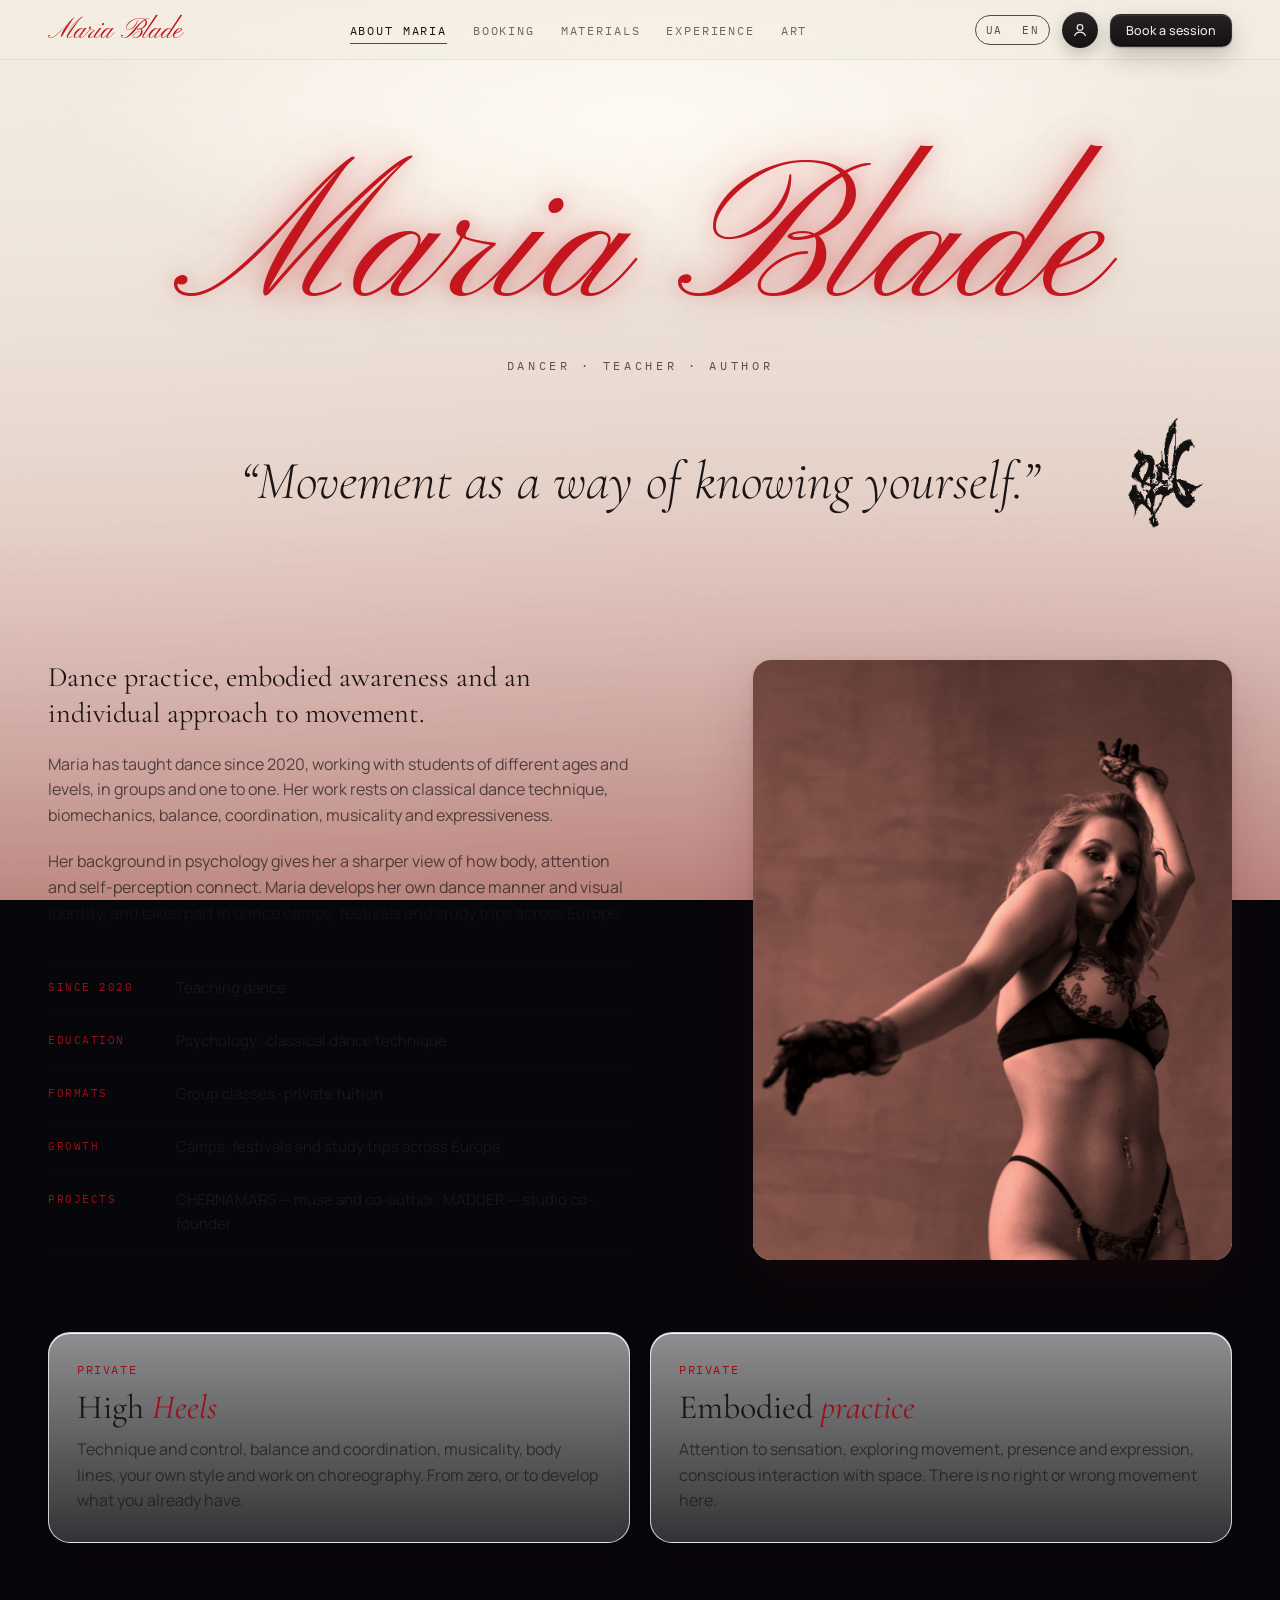
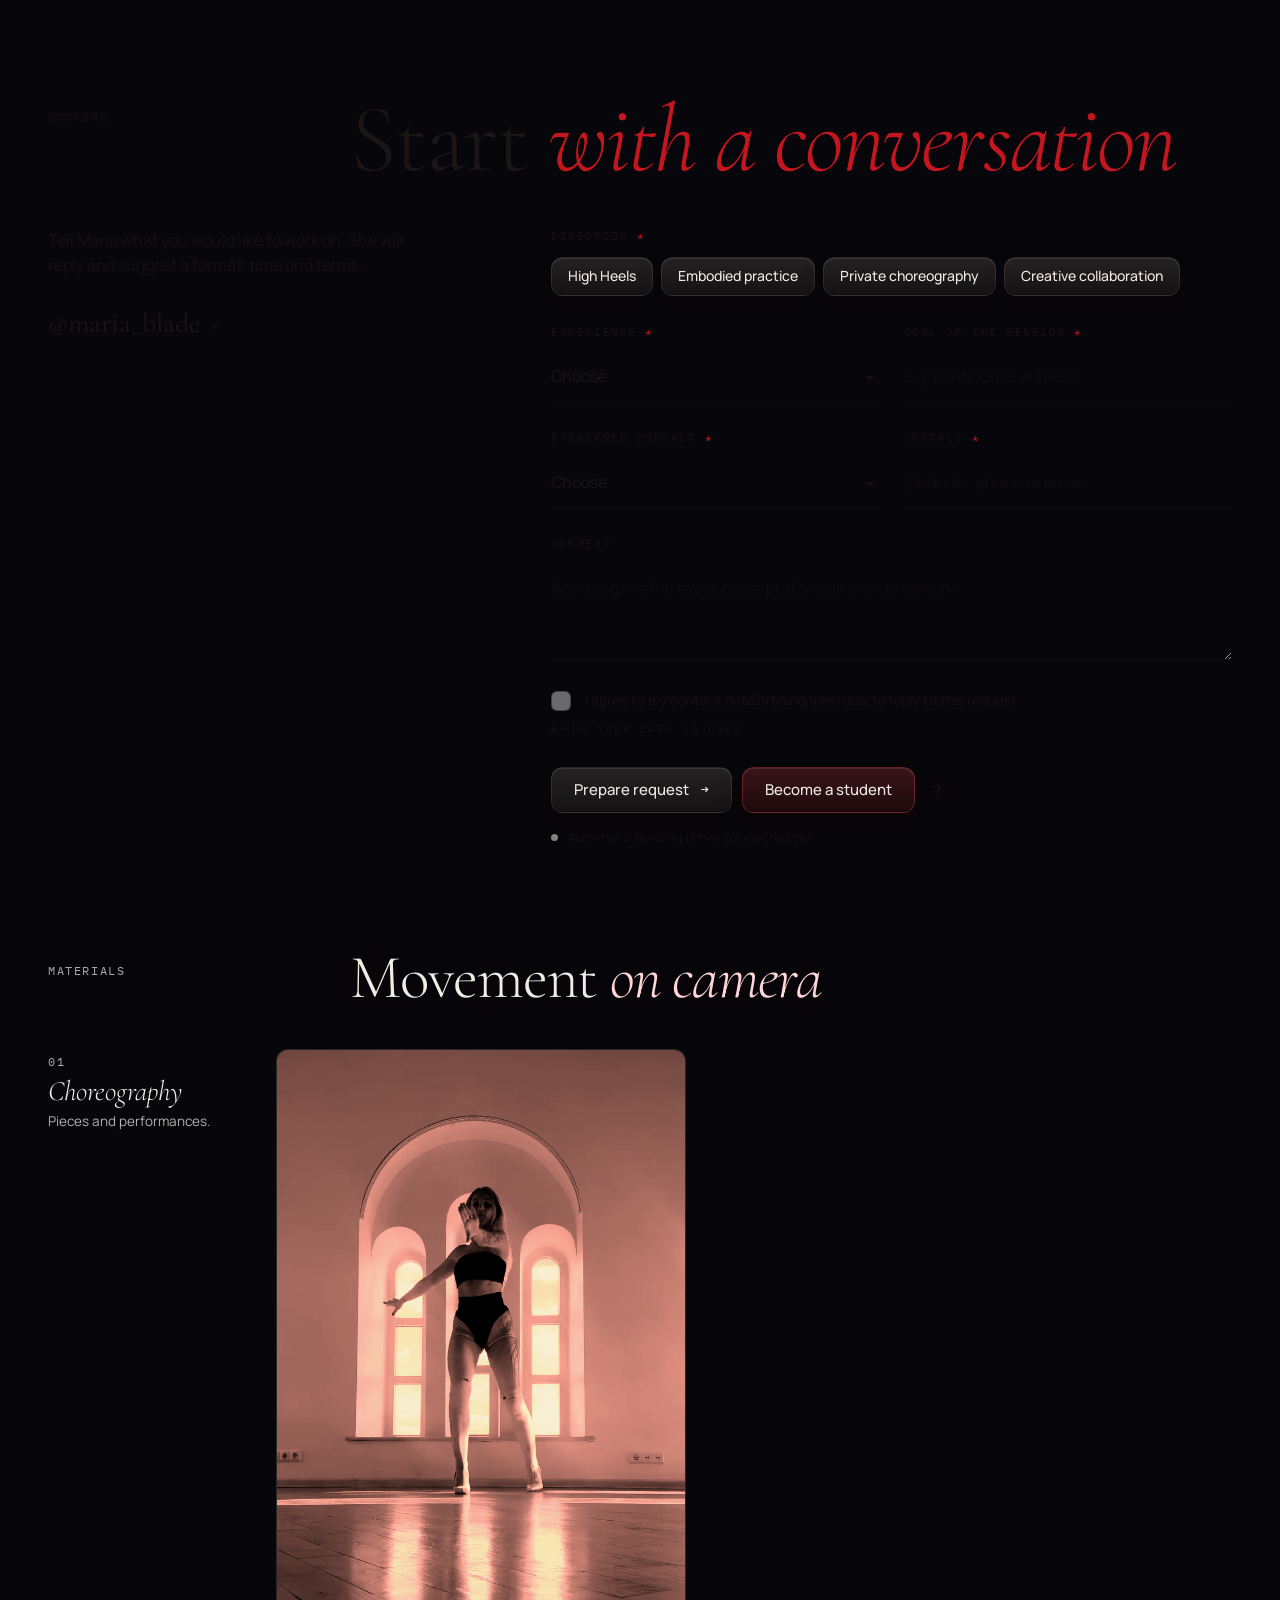
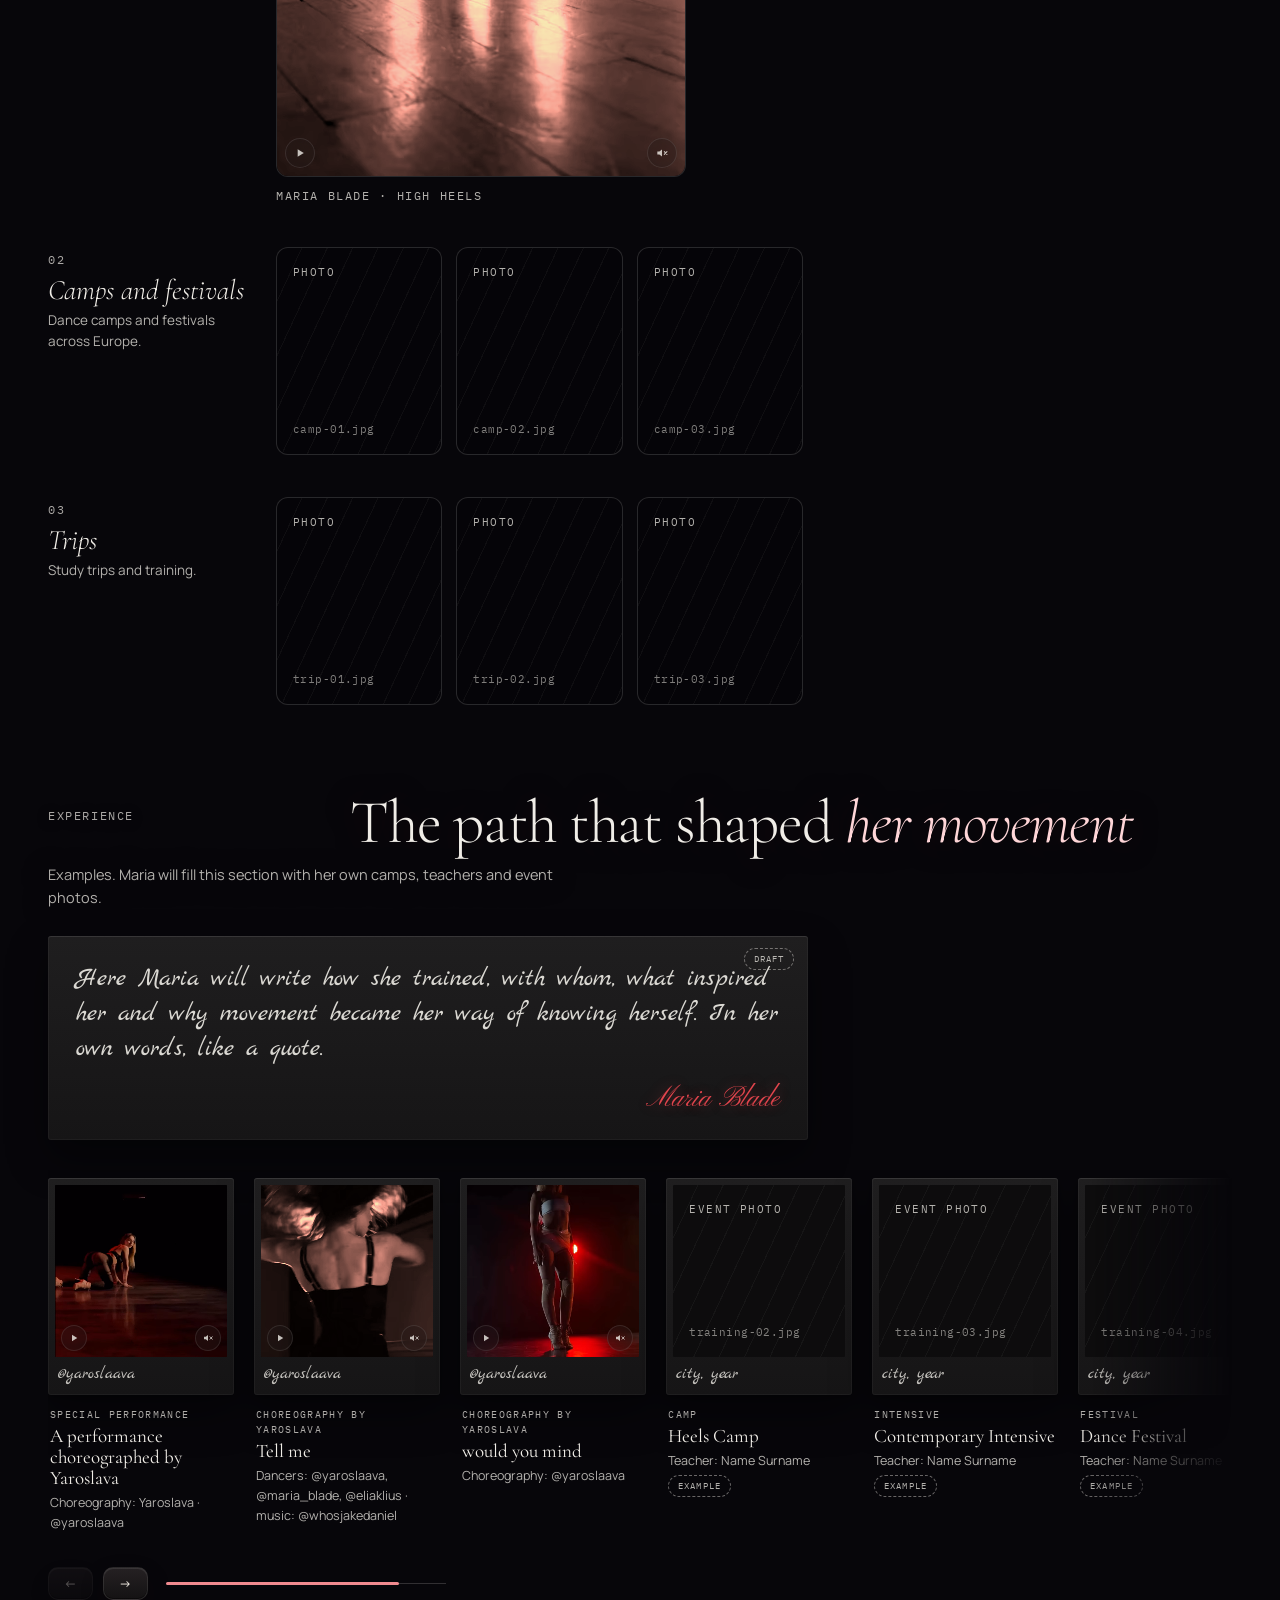
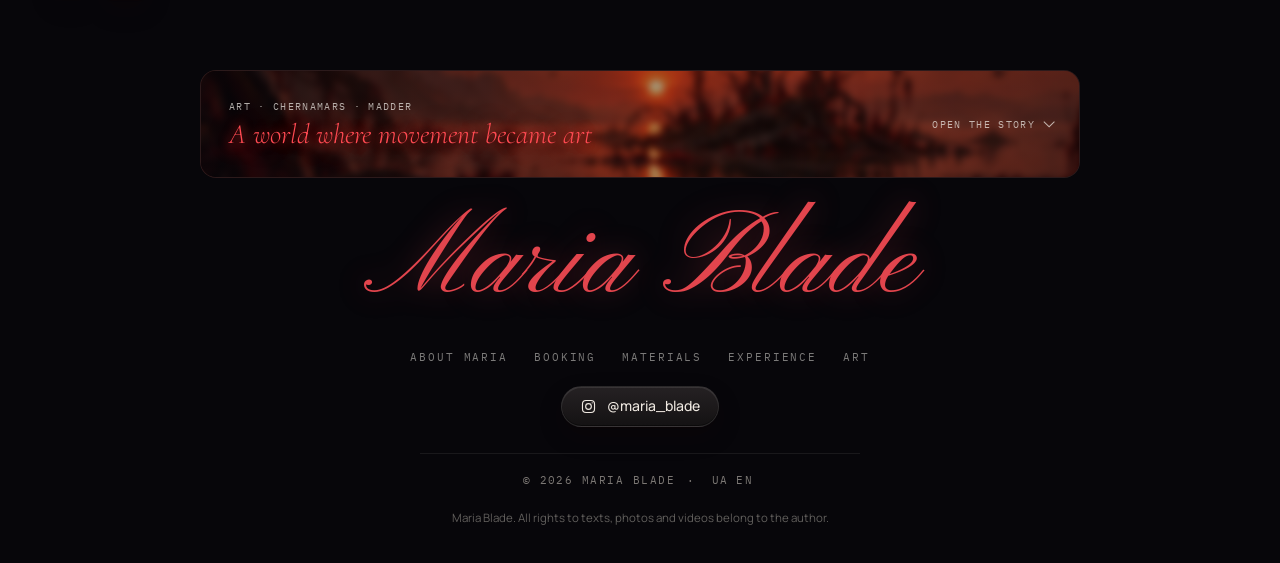
==== en/index.html @ 369a650c "Port the prototype to a static bilingual site (/uk/, /en/) Splits the single-page prototype into two" ====
<!doctype html>
<html lang="en">
<head>
<meta charset="utf-8">
<meta name="viewport" content="width=device-width,initial-scale=1,viewport-fit=cover">
<title>Maria Blade — movement as a way of knowing yourself</title>
<meta name="description" content="Maria Blade — dance practice, High Heels, embodied awareness and an individual approach to movement.">
<link rel="canonical" href="https://mariablade.com/en/">
<link rel="alternate" hreflang="uk" href="https://mariablade.com/uk/">
<link rel="alternate" hreflang="en" href="https://mariablade.com/en/">
<link rel="alternate" hreflang="x-default" href="https://mariablade.com/uk/">
<meta property="og:type" content="website">
<meta property="og:site_name" content="Maria Blade">
<meta property="og:title" content="Maria Blade — movement as a way of knowing yourself">
<meta property="og:description" content="Dance practice, High Heels, embodied awareness and an individual approach to movement.">
<meta property="og:image" content="https://mariablade.com/assets/images/portrait.jpg">
<meta property="og:url" content="https://mariablade.com/en/">
<meta property="og:locale" content="en_US">
<meta property="og:locale:alternate" content="uk_UA">
<meta name="twitter:card" content="summary_large_image">
<link rel="icon" href="/favicon.svg" type="image/svg+xml">
<link rel="alternate icon" href="/favicon.ico">
<link rel="apple-touch-icon" href="/apple-touch-icon.png">
<link rel="manifest" href="/site.webmanifest">
<link rel="preconnect" href="https://fonts.googleapis.com">
<link rel="preconnect" href="https://fonts.gstatic.com" crossorigin>
<link rel="stylesheet" href="https://fonts.googleapis.com/css2?family=Pinyon+Script&family=Marck+Script&family=Cormorant+Garamond:ital,wght@0,300;0,400;0,500;1,300;1,400&family=Manrope:wght@300;400;500;600&family=IBM+Plex+Mono:wght@400;500&display=swap">
<link rel="stylesheet" href="/assets/css/style.css">
<script>document.documentElement.classList.add("js-loading");setTimeout(function(){var d=document.documentElement;if(d.classList.contains("js-loading")){d.classList.remove("js-loading");d.classList.add("loaded");}},6500);</script>
</head>
<body>
<div class="loader" id="loader" aria-hidden="true"><div class="ld-name">Maria Blade</div><div class="ld-sub">The body as an art form</div><div class="ld-line"><i></i></div></div>
<div id="bg" aria-hidden="true"><canvas id="bgc"></canvas></div>
<a class="skip" href="#main">Skip to content</a>

<header class="nav" id="nav" data-tone="light">
  <div class="wrap">
    <a class="brand" href="#top">Maria Blade</a>
    <nav aria-label="Main navigation">
      <ul id="menu">
        <li><a href="#about">About Maria</a></li>
        <li><a href="#booking">Booking</a></li>
        <li><a href="#materials">Materials</a></li>
        <li><a href="#training">Experience</a></li>
        <li><a href="#art">Art</a></li>
      </ul>
    </nav>
    <div class="nav-right">
      <div class="lang" role="group" aria-label="Language">
        <a href="/uk/" aria-current="false">UA</a>
        <a href="/en/" aria-current="true">EN</a>
      </div>
      <button class="avatar-btn" id="avatarBtn" type="button" aria-haspopup="dialog" aria-label="Account"></button>
      <a class="glass sm cta-glow" href="#booking"><span class="long">Book a session</span><span class="short">Book</span></a>
      <button class="menu-btn" id="menuBtn" type="button" aria-expanded="false" aria-controls="menu" aria-label="Menu"><span></span><span></span></button>
    </div>
  </div>
</header>

<main id="main">
  <!-- IVORY -->
  <div class="z-ivory" id="top">
    <section class="hero" aria-labelledby="h-name">
      <div class="wrap">
        <h1 class="name" id="h-name" data-text="Maria Blade">Maria Blade</h1>
        <p class="tagline">Dancer · teacher · author</p>
      </div>
    </section>

    <section class="about" id="about" aria-labelledby="h-name">
      <div class="wrap about-grid">
        <p class="quote">“Movement as a way of knowing yourself.”</p>
        <img class="sigil" src="/assets/images/sigil.png" width="243" height="341" alt="" aria-hidden="true">
        <div class="bio">
          <p class="lead-p">Dance practice, embodied awareness and an individual approach to movement.</p>
          <p>Maria has taught dance since 2020, working with students of different ages and levels, in groups and one to one. Her work rests on classical dance technique, biomechanics, balance, coordination, musicality and expressiveness.</p>
          <p>Her background in psychology gives her a sharper view of how body, attention and self-perception connect. Maria develops her own dance manner and visual identity, and takes part in dance camps, festivals and study trips across Europe.</p>
        </div>
        <figure class="portrait"><img class="tint" src="/assets/images/portrait.jpg?v=2" width="960" height="1200" loading="lazy" alt="Maria in a dance pose, one arm raised overhead, the other extended to the side, wearing lace gloves"></figure>
        <dl class="facts">
          <div><dt>since 2020</dt><dd>Teaching dance</dd></div>
          <div><dt>Education</dt><dd>Psychology · classical dance technique</dd></div>
          <div><dt>Formats</dt><dd>Group classes · private tuition</dd></div>
          <div><dt>Growth</dt><dd>Camps, festivals and study trips across Europe</dd></div>
          <div><dt>Projects</dt><dd>CHERNAMARS — muse and co-author · MADDER — studio co-founder</dd></div>
        </dl>
        <div class="practices">
          <article class="practice">
            <span class="mono" style="color:var(--scarlet-deep)">Private</span>
            <h3>High <em>Heels</em></h3>
            <p>Technique and control, balance and coordination, musicality, body lines, your own style and work on choreography. From zero, or to develop what you already have.</p>
          </article>
          <article class="practice">
            <span class="mono" style="color:var(--scarlet-deep)">Private</span>
            <h3>Embodied <em>practice</em></h3>
            <p>Attention to sensation, exploring movement, presence and expression, conscious interaction with space. There is no right or wrong movement here.</p>
          </article>
        </div>
      </div>
    </section>

    <section class="booking" id="booking" aria-labelledby="h-book">
      <div class="wrap">
        <div class="head">
          <span class="mono">Booking</span>
          <h2 id="h-book">Start <em>with a conversation</em></h2>
        </div>
        <div class="book-grid">
          <aside class="book-side">
            <p>Tell Maria what you would like to work on. She will reply and suggest a format, time and terms.</p>
            <a class="ig" href="https://www.instagram.com/maria_blade/" target="_blank" rel="noopener">@maria_blade <span class="mono">↗</span></a>
            <div class="revs" id="pubRevs" hidden></div>
          </aside>
          <div class="book-form">
            <form id="bookForm" novalidate>
              <fieldset class="field" id="f-direction">
                <legend><span>Direction</span> <span class="req">*</span></legend>
                <div class="chips">
                  <label><input type="radio" name="direction" id="dir-heels" value="heels"><span class="glass">High Heels</span></label>
                  <label><input type="radio" name="direction" id="dir-body" value="body"><span class="glass">Embodied practice</span></label>
                  <label><input type="radio" name="direction" id="dir-choreo" value="choreo"><span class="glass">Private choreography</span></label>
                  <label><input type="radio" name="direction" id="dir-collab" value="collab"><span class="glass">Creative collaboration</span></label>
                </div>
                <div class="err" id="e-direction" role="alert"></div>
              </fieldset>
              <div class="row2">
                <div class="field" id="f-level">
                  <label class="lbl" for="level"><span>Experience</span> <span class="req">*</span></label>
                  <select id="level" name="level">
                    <option value="">Choose</option>
                    <option value="zero">Starting from zero</option>
                    <option value="some">A little experience</option>
                    <option value="exp">I dance regularly</option>
                    <option value="pro">Professional</option>
                  </select>
                  <div class="err" id="e-level" role="alert"></div>
                </div>
                <div class="field" id="f-goal">
                  <label class="lbl" for="goal"><span>Goal of the session</span> <span class="req">*</span></label>
                  <input type="text" id="goal" name="goal" maxlength="160" autocomplete="off" placeholder="e.g. confidence in heels">
                  <div class="err" id="e-goal" role="alert"></div>
                </div>
              </div>
              <div class="row2">
                <div class="field" id="f-method">
                  <label class="lbl" for="method"><span>Preferred contact</span> <span class="req">*</span></label>
                  <select id="method" name="method">
                    <option value="">Choose</option>
                    <option value="instagram">Instagram</option>
                    <option value="telegram">Telegram</option>
                    <option value="whatsapp">WhatsApp</option>
                    <option value="email">Email</option>
                  </select>
                  <div class="err" id="e-method" role="alert"></div>
                </div>
                <div class="field" id="f-contact">
                  <label class="lbl" for="contact"><span>Contact</span> <span class="req">*</span></label>
                  <input type="text" id="contact" name="contact" maxlength="120" autocomplete="off" placeholder="@handle, phone or email">
                  <div class="err" id="e-contact" role="alert"></div>
                </div>
              </div>
              <div class="field" id="f-comment">
                <label class="lbl" for="comment">Comment</label>
                <textarea id="comment" name="comment" maxlength="1000" rows="3" placeholder="Anything useful: experience, preferred times, questions"></textarea>
              </div>
              <div class="field" id="f-consent">
                <label class="consent" for="consent">
                  <input type="checkbox" id="consent" name="consent">
                  <span>I agree to my contact details being used only to reply to this request.</span>
                </label>
                <details class="privacy"><summary>How your data is used</summary><p>The form collects only what is needed to reply: direction, level, goal, contact and comment. Data is not shared with third parties or used for mailing lists.</p></details>
                <div class="err" id="e-consent" role="alert"></div>
              </div>
              <div class="form-foot">
                <div class="foot-btns">
                  <button class="glass" type="submit" id="submitBtn"><span>Prepare request</span><span class="arr">→</span></button>
                  <span class="join">
                    <button class="glass join-btn" type="button" id="joinBtn"><span>Become a student</span></button>
                    <button class="q-btn" type="button" id="joinQ" aria-expanded="false" aria-controls="joinInfo" aria-label="What it means to be a student">?</button>
                  </span>
                </div>
                <span class="status-note"><i></i><span>Automatic sending is not connected yet</span></span>
                <div class="join-info" id="joinInfo" hidden>
                  <h4>What it means to be Maria's student</h4>
                  <ul>
                    <li>Being part of a close community where dance is studied as a way for soul and body to express themselves.</li>
                    <li>Access to Maria's learning materials: she opens each one personally.</li>
                    <li>A personal profile with your session history, quick booking of free dates and a direct line to Maria.</li>
                  </ul>
                </div>
              </div>
            </form>
            <div class="result" id="result" hidden tabindex="-1" aria-live="polite">
              <span class="mono" style="color:var(--scarlet-deep)">Request prepared · not sent</span>
              <h3>One step left</h3>
              <p>The delivery channel is still being set up.</p>
              <pre id="msg"></pre>
              <div class="acts">
                <button class="glass" type="button" id="copyBtn">Copy text</button>
                <a class="glass" href="https://www.instagram.com/maria_blade/" target="_blank" rel="noopener">Open Instagram</a>
                <button class="glass" type="button" id="editBtn">Edit request</button>
                <span class="copied" id="copied" aria-live="polite"></span>
              </div>
            </div>
          </div>
        </div>
      </div>
    </section>
  </div>

  <!-- BLOOD -->
  <section class="materials z-blood soak" id="materials" aria-labelledby="h-mat">
    <div class="wrap">
      <div class="head sm">
        <span class="mono">Materials</span>
        <h2 id="h-mat">Movement <em>on camera</em></h2>
      </div>

      <div class="group">
        <div class="g-head"><span class="mono" style="opacity:.7">01</span><h3>Choreography</h3><p>Pieces and performances.</p></div>
        <div class="g-body vids">
          <figure>
            <div class="frame v916 vid">
              <div class="ph"><span class="mono">Video</span><span class="mono file">dance-heels.mp4</span></div>
              <video muted loop playsinline preload="metadata" class="tint" poster="/assets/images/dance-heels-poster.jpg" aria-label="Maria dancing High Heels in a hall with arched windows">
                <source src="/assets/video/dance-heels.mp4" type="video/mp4">
                <source src="/assets/video/dance-heels.webm" type="video/webm">
              </video>
              <div class="vid-ui"><button type="button" class="vbtn" data-act="play" aria-label="Pause"><svg class="i-a" viewBox="0 0 24 24" aria-hidden="true"><path fill="currentColor" d="M8 5.5v13l10.5-6.5z"/></svg><svg class="i-b" viewBox="0 0 24 24" aria-hidden="true"><path fill="currentColor" d="M7 5h3.5v14H7zM13.5 5H17v14h-3.5z"/></svg></button><button type="button" class="vbtn" data-act="sound" aria-label="Turn sound on"><svg class="i-a" viewBox="0 0 24 24" fill="none" stroke="currentColor" stroke-width="1.8" stroke-linecap="round" aria-hidden="true"><path d="M4 9.5v5h3.5L12 18V6L7.5 9.5z" fill="currentColor" stroke="none"/><path d="M16 9.5l4.5 5M20.5 9.5l-4.5 5"/></svg><svg class="i-b" viewBox="0 0 24 24" fill="none" stroke="currentColor" stroke-width="1.8" stroke-linecap="round" aria-hidden="true"><path d="M4 9.5v5h3.5L12 18V6L7.5 9.5z" fill="currentColor" stroke="none"/><path d="M15.5 9a4 4 0 010 6M18 6.5a7.5 7.5 0 010 11"/></svg></button></div>
            </div>
            <figcaption class="cap"><span class="mono">Maria Blade · High Heels</span></figcaption>
          </figure>
        </div>
      </div>

      <div class="group">
        <div class="g-head"><span class="mono" style="opacity:.7">02</span><h3>Camps and festivals</h3><p>Dance camps and festivals across Europe.</p></div>
        <div class="g-body photos">
          <figure class="frame p1"><img src="/assets/images/camp-01.jpg" alt="" loading="lazy"><div class="ph"><span class="mono">Photo</span><span class="mono file">camp-01.jpg</span></div></figure>
          <figure class="frame p2"><img src="/assets/images/camp-02.jpg" alt="" loading="lazy"><div class="ph"><span class="mono">Photo</span><span class="mono file">camp-02.jpg</span></div></figure>
          <figure class="frame p3"><img src="/assets/images/camp-03.jpg" alt="" loading="lazy"><div class="ph"><span class="mono">Photo</span><span class="mono file">camp-03.jpg</span></div></figure>
        </div>
      </div>

      <div class="group">
        <div class="g-head"><span class="mono" style="opacity:.7">03</span><h3>Trips</h3><p>Study trips and training.</p></div>
        <div class="g-body photos">
          <figure class="frame p2"><img src="/assets/images/trip-01.jpg" alt="" loading="lazy"><div class="ph"><span class="mono">Photo</span><span class="mono file">trip-01.jpg</span></div></figure>
          <figure class="frame p1"><img src="/assets/images/trip-02.jpg" alt="" loading="lazy"><div class="ph"><span class="mono">Photo</span><span class="mono file">trip-02.jpg</span></div></figure>
          <figure class="frame p3"><img src="/assets/images/trip-03.jpg" alt="" loading="lazy"><div class="ph"><span class="mono">Photo</span><span class="mono file">trip-03.jpg</span></div></figure>
        </div>
      </div>
    </div>
  </section>

  <section class="training z-blood" id="training" aria-labelledby="h-train">
    <div class="wrap">
      <div class="head sm">
        <span class="mono">Experience</span>
        <h2 id="h-train">The path that shaped <em>her movement</em></h2>
      </div>
      <p class="train-note">Examples. Maria will fill this section with her own camps, teachers and event photos.</p>
      <figure class="pol-quote"><span class="ex">draft</span><blockquote>Here Maria will write how she trained, with whom, what inspired her and why movement became her way of knowing herself. In her own words, like a quote.</blockquote><figcaption>Maria Blade</figcaption></figure>
      <ul class="ribbon" id="ribbon" tabindex="0" aria-label="Experience: event ribbon">
          <li class="pol-card">
            <figure class="polaroid">
              <div class="pol-photo frame vid">
                <div class="ph"><span class="mono">Video</span><span class="mono file">hero.mp4</span></div>
                <video muted loop playsinline preload="metadata" poster="/assets/images/hero-poster.jpg" aria-label="Maria dancing floor work on a dark stage in red light">
                  <source src="/assets/video/hero.mp4" type="video/mp4">
                  <source src="/assets/video/hero.webm" type="video/webm">
                </video>
                <div class="vid-ui"><button type="button" class="vbtn" data-act="play" aria-label="Pause"><svg class="i-a" viewBox="0 0 24 24" aria-hidden="true"><path fill="currentColor" d="M8 5.5v13l10.5-6.5z"/></svg><svg class="i-b" viewBox="0 0 24 24" aria-hidden="true"><path fill="currentColor" d="M7 5h3.5v14H7zM13.5 5H17v14h-3.5z"/></svg></button><button type="button" class="vbtn" data-act="sound" aria-label="Turn sound on"><svg class="i-a" viewBox="0 0 24 24" fill="none" stroke="currentColor" stroke-width="1.8" stroke-linecap="round" aria-hidden="true"><path d="M4 9.5v5h3.5L12 18V6L7.5 9.5z" fill="currentColor" stroke="none"/><path d="M16 9.5l4.5 5M20.5 9.5l-4.5 5"/></svg><svg class="i-b" viewBox="0 0 24 24" fill="none" stroke="currentColor" stroke-width="1.8" stroke-linecap="round" aria-hidden="true"><path d="M4 9.5v5h3.5L12 18V6L7.5 9.5z" fill="currentColor" stroke="none"/><path d="M15.5 9a4 4 0 010 6M18 6.5a7.5 7.5 0 010 11"/></svg></button></div>
              </div>
              <figcaption class="pol-hand">@yaroslaava</figcaption>
            </figure>
            <div class="pol-meta"><span class="mono">Special performance</span><h3>A performance choreographed by Yaroslava</h3><p>Choreography: Yaroslava · @yaroslaava</p></div>
          </li>
          <li class="pol-card">
            <figure class="polaroid">
              <div class="pol-photo frame vid">
                <div class="ph"><span class="mono">Video</span><span class="mono file">tell-me.mp4</span></div>
                <video muted loop playsinline preload="none" class="tint" poster="/assets/images/tell-me-poster.jpg" aria-label="A trio dancing Yaroslava's choreography in a warmly lit studio">
                  <source src="/assets/video/tell-me.mp4" type="video/mp4">
                  <source src="/assets/video/tell-me.webm" type="video/webm">
                </video>
                <div class="vid-ui"><button type="button" class="vbtn" data-act="play" aria-label="Pause"><svg class="i-a" viewBox="0 0 24 24" aria-hidden="true"><path fill="currentColor" d="M8 5.5v13l10.5-6.5z"/></svg><svg class="i-b" viewBox="0 0 24 24" aria-hidden="true"><path fill="currentColor" d="M7 5h3.5v14H7zM13.5 5H17v14h-3.5z"/></svg></button><button type="button" class="vbtn" data-act="sound" aria-label="Turn sound on"><svg class="i-a" viewBox="0 0 24 24" fill="none" stroke="currentColor" stroke-width="1.8" stroke-linecap="round" aria-hidden="true"><path d="M4 9.5v5h3.5L12 18V6L7.5 9.5z" fill="currentColor" stroke="none"/><path d="M16 9.5l4.5 5M20.5 9.5l-4.5 5"/></svg><svg class="i-b" viewBox="0 0 24 24" fill="none" stroke="currentColor" stroke-width="1.8" stroke-linecap="round" aria-hidden="true"><path d="M4 9.5v5h3.5L12 18V6L7.5 9.5z" fill="currentColor" stroke="none"/><path d="M15.5 9a4 4 0 010 6M18 6.5a7.5 7.5 0 010 11"/></svg></button></div>
              </div>
              <figcaption class="pol-hand">@yaroslaava</figcaption>
            </figure>
            <div class="pol-meta"><span class="mono">Choreography by Yaroslava</span><h3>Tell me</h3><p>Dancers: @yaroslaava, @maria_blade, @eliaklius · music: @whosjakedaniel</p></div>
          </li>
          <li class="pol-card">
            <figure class="polaroid">
              <div class="pol-photo frame vid">
                <div class="ph"><span class="mono">Video</span><span class="mono file">would-you-mind.mp4</span></div>
                <video muted loop playsinline preload="none" poster="/assets/images/would-you-mind-poster.jpg" aria-label="Yaroslava's choreography on a dark stage in red light">
                  <source src="/assets/video/would-you-mind.mp4" type="video/mp4">
                  <source src="/assets/video/would-you-mind.webm" type="video/webm">
                </video>
                <div class="vid-ui"><button type="button" class="vbtn" data-act="play" aria-label="Pause"><svg class="i-a" viewBox="0 0 24 24" aria-hidden="true"><path fill="currentColor" d="M8 5.5v13l10.5-6.5z"/></svg><svg class="i-b" viewBox="0 0 24 24" aria-hidden="true"><path fill="currentColor" d="M7 5h3.5v14H7zM13.5 5H17v14h-3.5z"/></svg></button><button type="button" class="vbtn" data-act="sound" aria-label="Turn sound on"><svg class="i-a" viewBox="0 0 24 24" fill="none" stroke="currentColor" stroke-width="1.8" stroke-linecap="round" aria-hidden="true"><path d="M4 9.5v5h3.5L12 18V6L7.5 9.5z" fill="currentColor" stroke="none"/><path d="M16 9.5l4.5 5M20.5 9.5l-4.5 5"/></svg><svg class="i-b" viewBox="0 0 24 24" fill="none" stroke="currentColor" stroke-width="1.8" stroke-linecap="round" aria-hidden="true"><path d="M4 9.5v5h3.5L12 18V6L7.5 9.5z" fill="currentColor" stroke="none"/><path d="M15.5 9a4 4 0 010 6M18 6.5a7.5 7.5 0 010 11"/></svg></button></div>
              </div>
              <figcaption class="pol-hand">@yaroslaava</figcaption>
            </figure>
            <div class="pol-meta"><span class="mono">Choreography by Yaroslava</span><h3>would you mind</h3><p>Choreography: @yaroslaava</p></div>
          </li>
          <li class="pol-card">
            <figure class="polaroid"><div class="pol-photo frame"><img src="/assets/images/training-02.jpg" alt="" loading="lazy"><div class="ph"><span class="mono">Event photo</span><span class="mono file">training-02.jpg</span></div></div><figcaption class="pol-hand">city, year</figcaption></figure>
            <div class="pol-meta"><span class="mono">Camp</span><h3>Heels Camp</h3><p>Teacher: Name Surname</p><span class="ex">example</span></div>
          </li>
          <li class="pol-card">
            <figure class="polaroid"><div class="pol-photo frame"><img src="/assets/images/training-03.jpg" alt="" loading="lazy"><div class="ph"><span class="mono">Event photo</span><span class="mono file">training-03.jpg</span></div></div><figcaption class="pol-hand">city, year</figcaption></figure>
            <div class="pol-meta"><span class="mono">Intensive</span><h3>Contemporary Intensive</h3><p>Teacher: Name Surname</p><span class="ex">example</span></div>
          </li>
          <li class="pol-card">
            <figure class="polaroid"><div class="pol-photo frame"><img src="/assets/images/training-04.jpg" alt="" loading="lazy"><div class="ph"><span class="mono">Event photo</span><span class="mono file">training-04.jpg</span></div></div><figcaption class="pol-hand">city, year</figcaption></figure>
            <div class="pol-meta"><span class="mono">Festival</span><h3>Dance Festival</h3><p>Teacher: Name Surname</p><span class="ex">example</span></div>
          </li>
          <li class="pol-card">
            <figure class="polaroid"><div class="pol-photo frame"><img src="/assets/images/training-05.jpg" alt="" loading="lazy"><div class="ph"><span class="mono">Event photo</span><span class="mono file">training-05.jpg</span></div></div><figcaption class="pol-hand">city, year</figcaption></figure>
            <div class="pol-meta"><span class="mono">Masterclass</span><h3>Floor Work Masterclass</h3><p>Teacher: Name Surname</p><span class="ex">example</span></div>
          </li>
      </ul>
      <div class="ribbon-ctl">
        <button type="button" class="glass sm" id="rbPrev" aria-label="Previous">←</button>
        <button type="button" class="glass sm" id="rbNext" aria-label="Next">→</button>
        <span class="ribbon-bar" aria-hidden="true"><i id="rbBar"></i></span>
      </div>
    </div>
  </section>


  <!-- COSMOS -->
  <div class="cosmos z-cosmos">
    <section class="art" id="art" aria-labelledby="bandTitle">
      <div class="wrap">
        <div class="art-card" id="artCard">
        <button class="band" id="band" type="button" aria-expanded="false" aria-controls="artPanel">
          <span class="band-bg" id="bandBg" aria-hidden="true"></span>
          <span class="band-in">
            <span class="band-txt"><span class="mono">Art · CHERNAMARS · MADDER</span>
            <span class="band-title" id="bandTitle">A world where movement became art</span></span>
            <span class="band-hint mono"><span id="bandHint">Open the story</span><i></i></span>
          </span>
        </button>
        <div class="panel" id="artPanel">
          <div class="panel-clip">
            <div class="panel-in">
              <div class="story">
                <div class="story-text">
                  <p class="lead-p">Maria was the muse and co-author of the CHERNAMARS art, and later co-founded the MADDER studio.</p>
                  <p>CHERNAMARS is an artistic universe of Martian futurism. Together with the project's author, Maria imagined what that world could be: its people, their beliefs and philosophy, their art, their dances and their very way of moving. Part of this visual language lives on her body, in tattoos that each carry a unique design.</p>
                  <p>At the MADDER studio the concept took on a body in the real world: performances, tattoos, preparing projects and systematic work to make the idea ever more tangible. Red and black, sensuality, a feeling for harmony, nature and the spiritual side of a person: Maria's taste shaped much of the character of these projects.</p>
                  <p>This experience became her creative school: thinking in images and in systems at once, and working with concept, space and body as a single material.</p>
                </div>
                <ul class="thumbs" aria-label="Photos from the projects">
                  <li><button type="button" class="thumb" data-full="/assets/images/chapter-01.jpg" data-i="0"><img src="/assets/images/chapter-01-thumb.jpg" width="480" height="714" loading="lazy" alt="Maria kneeling against red, her body covered in black and red paint, black fibres around her like wings"><span class="mono">01</span></button></li>
                  <li><button type="button" class="thumb" data-full="/assets/images/chapter-02.jpg" data-i="1"><img src="/assets/images/chapter-02-thumb.jpg" width="480" height="640" loading="lazy" alt="Collage: Maria with her tattoos among red plants under a Martian sky with two moons"><span class="mono">02</span></button></li>
                  <li><button type="button" class="thumb" data-full="/assets/images/chapter-03.jpg" data-i="2"><img src="/assets/images/chapter-03-thumb.jpg" width="480" height="640" loading="lazy" alt="Maria in a black sculptural mask with thorns against red, the MADDER logo above her"><span class="mono">03</span></button></li>
                </ul>
                <div class="grew">
                  <span class="mono">What grew from this experience</span>
                  <div class="genres"><span>fashion performances</span><span>staging shows</span><span>installations with the moving body</span><span>philosophical research of movement</span></div>
                  <p>With these ideas Maria is open to creative collaborations.</p>
                  <a class="glass" href="#booking" id="collabLink"><span>Discuss a collaboration</span><span class="arr">→</span></a>
                </div>
              </div>
            </div>
          </div>
        </div>
        </div>
        <dialog class="lb" id="lb">
          <figure><img id="lbImg" alt=""><figcaption id="lbCap"></figcaption></figure>
          <div class="lb-ui">
            <button type="button" class="glass sm" id="lbPrev" aria-label="Previous photo">←</button>
            <span class="mono" id="lbNum">1 / 3</span>
            <button type="button" class="glass sm" id="lbNext" aria-label="Next photo">→</button>
            <button type="button" class="glass sm" id="lbClose">Close</button>
          </div>
        </dialog>
      </div>
    </section>

    <footer>
      <div class="wrap foot">
        <p class="foot-name">Maria Blade</p>
        <nav class="foot-nav" aria-label="Navigation">
          <a href="#about">About Maria</a>
          <a href="#booking">Booking</a>
          <a href="#materials">Materials</a>
          <a href="#training">Experience</a>
          <a href="#art">Art</a>
        </nav>
        <a class="glass ig-btn" href="https://www.instagram.com/maria_blade/" target="_blank" rel="noopener">
          <svg viewBox="0 0 24 24" fill="none" stroke="currentColor" stroke-width="1.6" aria-hidden="true"><rect x="3.5" y="3.5" width="17" height="17" rx="5"/><circle cx="12" cy="12" r="4"/><circle cx="17.2" cy="6.8" r=".9" fill="currentColor" stroke="none"/></svg>
          <span>@maria_blade</span>
        </a>
        <div class="foot-meta">
          <span>© <span id="year">2026</span> Maria Blade</span><span aria-hidden="true">·</span>
          <span role="group" aria-label="Language"><a class="foot-lang" href="/uk/" aria-current="false">UA</a><a class="foot-lang" href="/en/" aria-current="true">EN</a></span>
        </div>
        <p class="proto">Maria Blade. All rights to texts, photos and videos belong to the author.</p>
      </div>
    </footer>
  </div>
</main>

<dialog class="dlg" id="acct" aria-labelledby="acctTitle"><div class="card mini dk"><button class="x-btn" type="button" data-a="close" aria-label="×"><svg viewBox="0 0 24 24" fill="none" stroke="currentColor" stroke-width="1.6" aria-hidden="true"><path d="M6 6l12 12M18 6L6 18"/></svg></button><div id="acctBody"></div></div></dialog>
<dialog class="dlg" id="prof"><div class="card sheet prof-sheet dk"><button class="x-btn" type="button" data-a="close" aria-label="×"><svg viewBox="0 0 24 24" fill="none" stroke="currentColor" stroke-width="1.6" aria-hidden="true"><path d="M6 6l12 12M18 6L6 18"/></svg></button><aside class="side" id="profSide"></aside><section class="main"><header class="main-head" id="profTitle"></header><div class="pane" id="profPane"></div></section></div></dialog>
<dialog class="dlg" id="adm"><div class="card sheet dk"><button class="x-btn" type="button" data-a="close" aria-label="×"><svg viewBox="0 0 24 24" fill="none" stroke="currentColor" stroke-width="1.6" aria-hidden="true"><path d="M6 6l12 12M18 6L6 18"/></svg></button><header class="sheet-head" id="admHead"></header><nav class="tabs" id="admTabs" role="tablist"></nav><div class="pane" id="admPane"></div></div></dialog>
<div class="toast" id="toast" role="status" aria-live="polite" hidden></div>

<script src="/assets/js/app.js"></script>
</body>
</html>
---- assets/css/style.css ----
:root{color-scheme:light;box-sizing:border-box;padding-top:env(safe-area-inset-top,0px);padding-bottom:env(safe-area-inset-bottom,0px)}
html{scroll-padding-top:env(safe-area-inset-top,0px)}
body{margin:0;padding:0;font:14px -apple-system,BlinkMacSystemFont,sans-serif;background:#fff;color:#000}
img{max-width:100%}
[hidden]:not([hidden=until-found i]){display:none!important}

/* Layout: one length of fabric. It starts as glowing ivory (name, about, booking),
   soaks through with blood while photos and videos pass (materials), and ends as
   black cosmos where the CHERNAMARS chapter lives. Glass controls float on top. */
:root{
  --ivory:#F3EEE4;
  --ivory-hi:#FFFBF3;
  --ink:#1C1516;
  --ink-soft:rgba(28,21,22,.7);
  --ink-line:rgba(28,21,22,.16);
  --scarlet:#C3161F;
  --scarlet-deep:#9A1019;
  --blood:#5E0A11;
  --cosmos:#07060A;
  --bone:#F0EDE7;
  --bone-soft:rgba(240,237,231,.74);
  --bone-line:rgba(240,237,231,.18);
  --ash:#88847F;
  --f-name:"Pinyon Script","Great Vibes",cursive;
  --f-display:"Cormorant Garamond",Garamond,"Times New Roman",serif;
  --f-body:"Manrope","Helvetica Neue",Arial,sans-serif;
  --f-mono:"IBM Plex Mono",ui-monospace,Menlo,monospace;
  --gut:max(16px, env(safe-area-inset-left, 0px));
  --gut-r:max(16px, env(safe-area-inset-right, 0px));
  --navbg:rgba(243,238,228,.62);
  color-scheme:light;
}
*{box-sizing:border-box}
[hidden]{display:none!important}
html{scroll-behavior:smooth;background:var(--cosmos)}
@media (prefers-reduced-motion:reduce){html{scroll-behavior:auto}*,*::before,*::after{animation:none!important;transition:none!important}}
body{position:relative;margin:0;background:transparent;color:var(--ink);font-family:var(--f-body);font-size:16px;line-height:1.6;-webkit-font-smoothing:antialiased;overflow-x:hidden;min-height:100%}
body::before{content:"";position:fixed;inset:0 0 auto;height:env(safe-area-inset-top,0px);z-index:60;background:var(--navbg)}
a{color:inherit}
::selection{background:var(--scarlet);color:var(--ivory)}
:focus-visible{outline:2px solid var(--scarlet);outline-offset:3px}
.wrap{max-width:1320px;margin:0 auto;padding-left:var(--gut);padding-right:var(--gut-r)}
@media (min-width:900px){.wrap{padding-left:max(48px, env(safe-area-inset-left,0px));padding-right:max(48px, env(safe-area-inset-right,0px))}}
.mono{font-family:var(--f-mono);font-size:11.5px;letter-spacing:.14em;text-transform:uppercase}
.skip{position:absolute;left:-999px;top:8px;background:var(--ink);color:var(--ivory);padding:10px 14px;z-index:100}
.skip:focus{left:16px}

/* LIVING BACKGROUND: a fixed WebGL ink field (after BLACK WATER) mapped to page depth.
   Zone colours below are the fallback when WebGL is unavailable. */
#bg{position:fixed;inset:0;z-index:-1;pointer-events:none;background:var(--ivory)}
#bg canvas{display:block;width:100%;height:100%}
.z-ivory{background:var(--ivory)}
.z-blood{background:var(--blood)}
.soak.z-blood{background:linear-gradient(to bottom,var(--ivory) 0,#c98580 24vh,var(--blood) 60vh)}
.z-cosmos{background:var(--cosmos)}
html.live .z-ivory,html.live .z-blood,html.live .soak.z-blood,html.live .z-cosmos{background:transparent}
.z-blood,.z-cosmos{color:var(--bone)}

/* DARK BUTTONS: quiet by default. On press the edges bend inward like an event horizon,
   a ring of light spins along the rim, and a drop of blood blooms and fills the button with glow. */
@property --spin{syntax:"<angle>";inherits:false;initial-value:0deg}
.glass{position:relative;overflow:hidden;isolation:isolate;display:inline-flex;align-items:center;justify-content:center;gap:12px;
  padding:13px 22px;border-radius:12px;font:500 15px/1.2 var(--f-body);color:#EFE9E1;text-decoration:none;cursor:pointer;
  --tint:linear-gradient(180deg,#252123,#141213);--edge:rgba(255,255,255,.09);
  --rims:inset 0 1px 0 rgba(255,255,255,.09),inset 0 -1px 0 rgba(0,0,0,.45);--drop:0 10px 24px rgba(20,4,6,.2),0 1px 2px rgba(20,4,6,.25);
  background:var(--tint);border:1px solid var(--edge);box-shadow:var(--rims),var(--drop);
  transition:transform .55s cubic-bezier(.34,1.56,.64,1),box-shadow .45s ease,border-color .3s,color .3s}
.glass:hover{border-color:rgba(255,255,255,.16);box-shadow:var(--rims),0 12px 28px rgba(20,4,6,.28),0 0 0 1px rgba(195,22,31,.14),0 0 18px rgba(195,22,31,.12)}
.glass:active{transform:scale(.96)}
.glass .arr{font-family:var(--f-mono);font-size:13px;transition:transform .35s cubic-bezier(.34,1.56,.64,1)}
.glass:hover .arr{transform:translateX(3px)}
.glass::before{content:"";position:absolute;inset:0;border-radius:inherit;padding:1.5px;pointer-events:none;z-index:1;opacity:0;
  background:conic-gradient(from var(--spin),rgba(255,70,70,0) 0deg,rgba(255,96,84,.95) 40deg,rgba(255,186,164,.65) 72deg,rgba(255,70,70,0) 120deg,rgba(255,70,70,0) 200deg,rgba(224,34,44,.85) 252deg,rgba(255,70,70,0) 304deg);
  -webkit-mask:linear-gradient(#000 0 0) content-box,linear-gradient(#000 0 0);-webkit-mask-composite:xor;mask-composite:exclude}
.glass::after{content:"";position:absolute;z-index:-1;left:var(--dx,50%);top:var(--dy,50%);width:14px;height:14px;border-radius:50%;pointer-events:none;
  background:radial-gradient(circle,#ff6a5c 0,#d3141f 30%,#8e0a13 60%,rgba(110,8,14,0) 72%);transform:translate(-50%,-50%) scale(0);opacity:0}
.glass.drop{animation:horizon .95s cubic-bezier(.3,.7,.2,1)}
.glass.drop::before{animation:ring 1s cubic-bezier(.2,.7,.2,1)}
.glass.drop::after{animation:bloodfill 1.6s cubic-bezier(.2,.75,.2,1) forwards}
@keyframes horizon{
  0%{transform:scale(1)}
  18%{transform:scale(.95,.9);box-shadow:inset 0 0 16px 6px rgba(0,0,0,.95),inset 0 0 2px 1px rgba(255,86,74,.55),var(--drop)}
  55%{transform:scale(1.02);box-shadow:var(--rims),0 0 28px rgba(214,24,34,.55),0 0 2px rgba(255,96,84,.85)}
  100%{transform:scale(1);box-shadow:var(--rims),var(--drop)}}
@keyframes ring{0%{opacity:0;--spin:0deg}15%{opacity:1}70%{opacity:.8}100%{opacity:0;--spin:560deg}}
@keyframes bloodfill{
  0%{transform:translate(-50%,-50%) scale(0);opacity:1;filter:blur(0)}
  40%{transform:translate(-50%,-50%) scale(30);opacity:1;filter:blur(2px)}
  72%{opacity:.85}
  100%{transform:translate(-50%,-50%) scale(36);opacity:0;filter:blur(9px)}}
.glass.sm{padding:8px 15px;font-size:12.5px;border-radius:10px}
.glass.mono-label{font-family:var(--f-mono);font-size:10.5px;letter-spacing:.12em;text-transform:uppercase;padding:7px 12px}

/* VIDEO CONTROLS: grey translucent icons inside the frame, pause left, sound right */
.vbtn{all:unset;box-sizing:border-box;pointer-events:auto;width:30px;height:30px;border-radius:50%;display:grid;place-items:center;cursor:pointer;
  background:rgba(30,28,29,.36);-webkit-backdrop-filter:blur(8px) saturate(140%);backdrop-filter:blur(8px) saturate(140%);color:rgba(240,237,231,.8);
  box-shadow:inset 0 0 0 1px rgba(255,255,255,.1);transition:background .25s,color .25s,transform .45s cubic-bezier(.34,1.56,.64,1)}
.vbtn:hover{background:rgba(30,28,29,.58);color:#fff;transform:scale(1.08)}
.vbtn:active{transform:scale(.9)}
.vbtn:focus-visible{outline:2px solid #F08A8F;outline-offset:2px}
.vbtn svg{width:14px;height:14px;display:block}
.vbtn .i-b{display:none}
.vbtn[data-on="true"] .i-a{display:none}
.vbtn[data-on="true"] .i-b{display:block}

/* LOADER: the name writes itself in, then the interface arrives */
.loader{display:none;position:fixed;inset:0;z-index:200;place-items:center;align-content:center;gap:26px;
  background:radial-gradient(60% 50% at 50% 45%,var(--ivory-hi) 0,var(--ivory) 72%)}
html.js-loading .loader,html.loaded .loader{display:grid}
html.loaded .loader{opacity:0;visibility:hidden;transition:opacity 1s ease,visibility 0s linear 1s}
/* lens focus: the name starts out of focus and the lens slowly finds it; the site then comes into focus */
.ld-name{font-family:var(--f-name);font-size:clamp(64px,12vw,168px);line-height:1.1;color:var(--scarlet);padding-inline:.25em;
  text-shadow:0 0 22px rgba(195,22,31,.28),0 0 70px rgba(195,22,31,.16);opacity:0;filter:blur(26px);transform:scale(1.07);
  animation:lensIn 2.2s .1s cubic-bezier(.33,0,.15,1) forwards}
@keyframes lensIn{0%{opacity:0;filter:blur(26px);transform:scale(1.07)}35%{opacity:.85;filter:blur(10px)}70%{opacity:1;filter:blur(1.6px);transform:scale(1.006)}86%{filter:blur(2.4px)}100%{opacity:1;filter:blur(0);transform:scale(1)}}
.ld-sub{font-family:var(--f-mono);font-size:11px;letter-spacing:.32em;text-transform:uppercase;color:var(--ink-soft);opacity:0;filter:blur(10px);animation:subIn 1.4s 1.1s cubic-bezier(.33,0,.15,1) forwards}
@keyframes subIn{to{opacity:1;filter:blur(0)}}
.ld-line{width:150px;height:1px;background:rgba(28,21,22,.12);overflow:hidden;opacity:0;animation:subIn 1s .6s ease forwards}
.ld-line i{display:block;height:100%;width:0;background:var(--scarlet);animation:ldBar 2s .3s cubic-bezier(.4,.1,.2,1) forwards}
@keyframes ldBar{to{width:100%}}
/* leaving: the loader drifts out of focus while the page focuses in */
html.loaded .loader{opacity:0;visibility:hidden;filter:blur(18px);transform:scale(1.03);transition:opacity 1.1s ease,filter 1.1s ease,transform 1.2s ease,visibility 0s linear 1.2s}
/* language switch: the same focus pull, shorter */
html.loaded.relang .loader{opacity:1;visibility:visible;filter:none;transform:none;transition:opacity .45s ease,filter .45s ease,transform .45s ease,visibility 0s}
html.relang .ld-name{animation:lensIn 1.3s .15s cubic-bezier(.33,0,.15,1) both}
html.relang .ld-line i{animation:ldBar2 1.1s .15s cubic-bezier(.4,.1,.2,1) both}
@keyframes ldBar2{from{width:0}to{width:100%}}
@media (prefers-reduced-motion:reduce){.ld-name,.ld-sub,.ld-line{opacity:1;filter:none;transform:none}.ld-line i{width:100%}}
html.js-loading .nav{opacity:0;filter:blur(12px)}
html.js-loading main{opacity:0;filter:blur(18px);transform:scale(1.015)}
main{transition:opacity 1.2s .25s ease,filter 1.4s .25s cubic-bezier(.33,0,.15,1),transform 1.6s .25s cubic-bezier(.33,0,.15,1)}

/* NAV */
.nav{position:sticky;top:env(safe-area-inset-top,0px);z-index:50;transition:color .5s,opacity 1s .5s ease,filter 1.3s .5s cubic-bezier(.33,0,.15,1)}
.nav::before{content:"";position:absolute;inset:0;z-index:-2;background:var(--navbg);-webkit-backdrop-filter:blur(14px) saturate(140%);backdrop-filter:blur(14px) saturate(140%);border-bottom:1px solid rgba(28,21,22,.06);transition:background .5s,border-color .5s}
.nav[data-tone="dark"]{color:var(--bone)}
.nav[data-tone="dark"]::before{background:rgba(12,5,7,.42);border-bottom-color:rgba(255,255,255,.06)}
.nav .wrap{display:flex;align-items:center;justify-content:space-between;gap:20px;padding-block:12px}
.brand{font-family:var(--f-name);font-size:28px;line-height:1;text-decoration:none;color:var(--scarlet);white-space:nowrap;padding-top:4px}
.nav[data-tone="dark"] .brand{color:#F6C4C7;text-shadow:0 0 14px rgba(226,69,77,.45)}
.nav ul{list-style:none;margin:0;padding:0;display:flex;gap:26px}
.nav ul a{font-family:var(--f-mono);font-size:11.5px;letter-spacing:.16em;text-transform:uppercase;text-decoration:none;opacity:.62;transition:opacity .2s;position:relative;padding-block:6px}
.nav ul a:hover,.nav ul a[aria-current="true"]{opacity:1}
.nav ul a[aria-current="true"]::after{content:"";position:absolute;left:0;right:0;bottom:0;height:1px;background:var(--scarlet)}
.nav-right{display:flex;align-items:center;gap:12px}
.lang{display:flex;border-radius:999px;overflow:hidden;border:1px solid currentColor;opacity:.75}
.lang a{all:unset;cursor:pointer;font-family:var(--f-mono);font-size:10.5px;letter-spacing:.12em;padding:6px 10px;transition:background .2s,color .2s;display:inline-block}
.lang a[aria-current="true"]{background:var(--ink);color:var(--ivory)}
.nav[data-tone="dark"] .lang a[aria-current="true"]{background:var(--bone);color:var(--ink)}
.lang a:focus-visible{outline:2px solid var(--scarlet);outline-offset:-2px}
.cta-glow{animation:ctaGlow 5.5s ease-in-out infinite}
@keyframes ctaGlow{
  0%,100%{box-shadow:var(--rims),0 0 0 .6px rgba(195,22,31,.16),0 0 14px rgba(195,22,31,.16),var(--drop)}
  50%{box-shadow:var(--rims),0 0 0 .6px rgba(195,22,31,.36),0 0 30px rgba(195,22,31,.38),var(--drop)}}
.menu-btn{all:unset;display:none;cursor:pointer;width:40px;height:40px;position:relative}
.menu-btn span{position:absolute;left:9px;right:9px;height:1px;background:currentColor;transition:transform .3s,top .3s}
.menu-btn span:nth-child(1){top:16px}.menu-btn span:nth-child(2){top:24px}
.menu-btn[aria-expanded="true"] span:nth-child(1){top:20px;transform:rotate(45deg)}
.menu-btn[aria-expanded="true"] span:nth-child(2){top:20px;transform:rotate(-45deg)}
.menu-btn:focus-visible{outline:2px solid var(--scarlet)}
body.menu-open{overflow:hidden}
body.menu-open .nav{color:var(--bone)}
body.menu-open .nav::before{background:transparent;border-bottom-color:transparent}
@media (max-width:1023px){
  .menu-btn{display:block}
  .nav .cta-glow{padding:8px 13px;font-size:12.5px}
  .nav ul{position:fixed;inset:0;z-index:-1;isolation:isolate;overflow:hidden;flex-direction:column;justify-content:center;gap:0;color:var(--bone);
    padding:calc(88px + env(safe-area-inset-top,0px)) var(--gut-r) calc(40px + env(safe-area-inset-bottom,0px)) var(--gut);
    background:rgba(16,8,9,0);-webkit-backdrop-filter:blur(0px);backdrop-filter:blur(0px);opacity:0;visibility:hidden;
    transition:opacity .35s ease,visibility .45s,background-color .5s ease,backdrop-filter .55s ease,-webkit-backdrop-filter .55s ease}
  .nav ul.open{opacity:1;visibility:visible;background:rgba(16,8,9,.58);-webkit-backdrop-filter:blur(22px) saturate(115%);backdrop-filter:blur(22px) saturate(115%)}
  .nav ul::before,.nav ul::after{content:"";position:absolute;z-index:-1;pointer-events:none;border-radius:50%;filter:blur(40px)}
  .nav ul::before{width:75vmax;height:75vmax;left:-25vmax;top:-20vmax;background:radial-gradient(closest-side,rgba(195,22,31,.5),rgba(195,22,31,0));animation:wanderA 13s ease-in-out infinite alternate}
  .nav ul::after{width:60vmax;height:60vmax;right:-25vmax;bottom:-20vmax;background:radial-gradient(closest-side,rgba(154,16,25,.38),rgba(154,16,25,0));animation:wanderB 17s ease-in-out infinite alternate}
  .nav ul:not(.open)::before,.nav ul:not(.open)::after{animation-play-state:paused}
  @keyframes wanderA{0%{transform:translate(0,0) scale(1)}35%{transform:translate(22vw,18vh) scale(1.15)}70%{transform:translate(6vw,46vh) scale(.9)}100%{transform:translate(30vw,30vh) scale(1.05)}}
  @keyframes wanderB{0%{transform:translate(0,0) scale(1)}40%{transform:translate(-26vw,-22vh) scale(1.2)}100%{transform:translate(-8vw,-48vh) scale(.95)}}
  .nav ul li{border-bottom:1px solid var(--bone-line);opacity:0;transform:translateY(14px);transition:opacity .4s ease,transform .5s cubic-bezier(.2,.7,.1,1)}
  .nav ul.open li{opacity:1;transform:none}
  .nav ul.open li:nth-child(1){transition-delay:.08s}.nav ul.open li:nth-child(2){transition-delay:.13s}.nav ul.open li:nth-child(3){transition-delay:.18s}.nav ul.open li:nth-child(4){transition-delay:.23s}.nav ul.open li:nth-child(5){transition-delay:.28s}
  .nav ul a{display:flex;justify-content:space-between;font-family:var(--f-display);font-size:34px;letter-spacing:0;text-transform:none;opacity:1;padding-block:14px}
  .nav ul a[aria-current="true"]::after{display:none}
}
@media (max-width:520px){.nav .cta-glow .long{display:none}.brand{font-size:24px}.nav-right{gap:8px}}
@media (min-width:521px){.nav .cta-glow .short{display:none}}

/* HERO: ivory that glows, scarlet name */
.hero{position:relative;padding-block:clamp(40px,7vw,96px) clamp(20px,3vw,40px);text-align:center}
.hero::before{content:"";position:absolute;inset:-80px 0 0;z-index:-1;pointer-events:none;
  background:radial-gradient(60% 55% at 50% 32%,rgba(255,251,243,.95) 0,rgba(255,251,243,.5) 45%,rgba(255,251,243,0) 75%)}
.name{position:relative;display:inline-block;margin:0;font-family:var(--f-name);font-weight:400;font-size:clamp(78px,15vw,224px);line-height:1.05;color:var(--scarlet);
  padding-inline:.2em;letter-spacing:.005em;
  text-shadow:0 0 18px rgba(195,22,31,.28),0 0 54px rgba(195,22,31,.18),0 0 120px rgba(195,22,31,.1);
  animation:nameGlow 12s ease-in-out infinite alternate}
.name::before{content:attr(data-text);position:absolute;inset:0;padding-inline:.2em;z-index:-1;color:rgba(195,22,31,.55);filter:blur(22px);opacity:.35;animation:nameHalo 12s ease-in-out infinite alternate}
@keyframes nameGlow{
  0%{text-shadow:0 0 16px rgba(195,22,31,.22),0 0 48px rgba(195,22,31,.14),0 0 110px rgba(195,22,31,.08)}
  100%{text-shadow:0 0 24px rgba(195,22,31,.36),0 0 72px rgba(195,22,31,.24),0 0 150px rgba(195,22,31,.14)}}
@keyframes nameHalo{0%{opacity:.25;filter:blur(18px)}100%{opacity:.55;filter:blur(30px)}}
.tagline{margin:6px auto 0;font-family:var(--f-mono);font-size:11.5px;letter-spacing:.32em;text-transform:uppercase;color:var(--ink-soft)}

/* ABOUT, right under the name */
.about{padding-block:clamp(16px,3vw,40px) clamp(44px,6vw,76px)}
.about-grid{display:grid;grid-template-columns:repeat(12,minmax(0,1fr));gap:24px}
.quote{grid-column:2/12;margin:0 0 clamp(28px,4vw,52px);text-align:center;font-family:var(--f-display);font-style:italic;font-weight:300;font-size:clamp(30px,4.2vw,58px);line-height:1.08;text-wrap:balance}
/* ink sigil beside the quote, at the right edge */
.quote{grid-row:1}
.sigil{grid-column:11/13;grid-row:1;justify-self:end;align-self:center;width:clamp(78px,7.4vw,124px);height:auto;margin:0 clamp(0px,1.5vw,24px) clamp(28px,4vw,52px) 0;transform:translateY(-34%);opacity:.92}
.bio{grid-column:1/7;display:grid;gap:18px;color:var(--ink-soft)}
.bio p{margin:0;max-width:60ch}
.bio .lead-p{font-family:var(--f-display);font-size:clamp(22px,2.2vw,30px);line-height:1.25;color:var(--ink)}
.facts{grid-column:1/7;margin:8px 0 0;display:grid;border-top:1px solid var(--ink-line);align-self:start}
/* portrait beside the text, same pale red tone as the videos */
.portrait{grid-column:8/13;grid-row:2/4;margin:0;align-self:start;border-radius:18px;overflow:hidden;aspect-ratio:4/5;background:#e8d9d6;
  box-shadow:0 24px 60px rgba(70,12,16,.18),0 2px 8px rgba(70,12,16,.1)}
.portrait img{display:block;width:100%;height:100%;object-fit:cover}
.facts div{display:grid;grid-template-columns:minmax(0,110px) minmax(0,1fr);gap:18px;padding-block:14px;border-bottom:1px solid var(--ink-line)}
.facts dt{font-family:var(--f-mono);font-size:11px;letter-spacing:.14em;text-transform:uppercase;color:var(--scarlet-deep);padding-top:3px}
.facts dd{margin:0;font-size:15px}
.practices{grid-column:1/-1;display:grid;grid-template-columns:1fr 1fr;gap:20px;margin-top:clamp(28px,4vw,48px)}
.practice{padding:28px;border-radius:22px;background:linear-gradient(180deg,rgba(255,255,255,.55),rgba(255,255,255,.18));border:1px solid rgba(255,255,255,.75);
  box-shadow:inset 0 1px 0 rgba(255,255,255,.95),0 18px 40px rgba(70,12,16,.07);display:grid;gap:12px;align-content:start}
.practice h3{margin:0;font-family:var(--f-display);font-weight:400;font-size:34px;line-height:1}
.practice h3 em{color:var(--scarlet-deep)}
.practice p{margin:0;color:var(--ink-soft);max-width:56ch}
.practice .note{font-size:13px;color:rgba(28,21,22,.55);border-top:1px solid var(--ink-line);padding-top:12px}
@media (max-width:899px){
  .bio,.facts,.quote{grid-column:1/-1}
  .sigil{grid-column:1/-1;grid-row:auto;justify-self:center;width:64px;margin:-12px 0 28px;transform:none}
  .portrait{grid-column:1/-1;grid-row:auto;width:min(100%,440px);justify-self:center;margin-top:12px}
  .practices{grid-template-columns:1fr}
  .facts div{grid-template-columns:minmax(0,96px) minmax(0,1fr)}
}

/* SECTION HEADS */
.head{display:grid;grid-template-columns:repeat(12,minmax(0,1fr));gap:24px;margin-bottom:clamp(26px,3.4vw,44px);align-items:end}
.head .mono{grid-column:1/4;align-self:start;padding-top:12px;opacity:.7}
.head h2{grid-column:4/13;margin:0;font-family:var(--f-display);font-weight:300;font-size:clamp(46px,7.5vw,112px);line-height:.92;letter-spacing:-.02em;text-wrap:balance}
.head h2 em{font-style:italic;color:var(--scarlet)}
.z-blood .head h2 em{color:#FFD6D8}
.z-blood .head h2,.z-blood .head .mono,.train-note{text-shadow:0 2px 28px rgba(60,0,8,.5)}
@media (max-width:899px){.head .mono,.head h2{grid-column:1/-1}.head .mono{padding-top:0}}

/* BOOKING (on ivory) */
.booking{padding-block:clamp(44px,6vw,76px) 0;border-top:1px solid var(--ink-line)}
.book-grid{display:grid;grid-template-columns:repeat(12,minmax(0,1fr));gap:24px}
.book-side{grid-column:1/5;display:grid;gap:22px;align-content:start;color:var(--ink-soft)}
.book-side p{margin:0;max-width:42ch}
.ig{display:inline-flex;gap:10px;align-items:baseline;font-family:var(--f-display);font-size:28px;color:var(--ink);text-decoration:none;border-bottom:1px solid var(--ink-line);padding-bottom:4px;justify-self:start;transition:color .2s,border-color .2s}
.ig:hover{color:var(--scarlet);border-color:var(--scarlet)}
.book-form{grid-column:6/13;min-width:0}
form{display:grid;gap:28px}
fieldset{border:none;margin:0;padding:0;min-width:0}
legend,.lbl{display:block;font-family:var(--f-mono);font-size:11px;letter-spacing:.14em;text-transform:uppercase;color:var(--ink-soft);margin-bottom:12px;padding:0}
.req{color:var(--scarlet)}
.chips{display:flex;flex-wrap:wrap;gap:8px}
.chips label{position:relative;cursor:pointer;border-radius:999px}
.chips input{position:absolute;opacity:0;width:1px;height:1px}
.chips .glass{padding:10px 16px;font-size:14px}
.chips input:checked+.glass{--tint:linear-gradient(180deg,#c81824,#7a0911);--edge:rgba(255,124,112,.5);color:#fff;box-shadow:var(--rims),0 0 22px rgba(214,24,34,.42),0 6px 16px rgba(60,4,8,.28)}
.chips input:focus-visible+.glass{outline:2px solid var(--scarlet);outline-offset:3px}
.row2{display:grid;grid-template-columns:minmax(0,1fr) minmax(0,1fr);gap:24px}
@media (max-width:620px){.row2{grid-template-columns:1fr}}
.field{display:grid;min-width:0}
input[type=text],select,textarea{width:100%;font:inherit;font-size:16px;color:var(--ink);background:transparent;border:none;border-bottom:1px solid rgba(28,21,22,.3);padding:10px 0 12px;border-radius:0;transition:border-color .2s;-webkit-appearance:none;appearance:none}
select{background-image:linear-gradient(45deg,transparent 50%,var(--ink-soft) 50%),linear-gradient(-45deg,transparent 50%,var(--ink-soft) 50%);background-position:calc(100% - 10px) 52%,calc(100% - 5px) 52%;background-size:5px 5px;background-repeat:no-repeat;padding-right:24px;cursor:pointer}
textarea{resize:vertical;min-height:84px;line-height:1.5}
input[type=text]:focus,select:focus,textarea:focus{outline:none;border-bottom-color:var(--ink)}
input[type=text]:focus-visible,select:focus-visible,textarea:focus-visible{box-shadow:0 1px 0 0 var(--ink)}
::placeholder{color:rgba(28,21,22,.36)}
.invalid input[type=text],.invalid select,.invalid textarea{border-bottom-color:var(--scarlet)}
.invalid .chips .glass{--edge:rgba(214,40,50,.85)}
.err{font-size:13px;color:var(--scarlet-deep);margin-top:8px}
.err:empty{display:none}
.consent{display:flex;gap:14px;align-items:flex-start;cursor:pointer;font-size:14px;color:var(--ink-soft)}
.consent input{appearance:none;-webkit-appearance:none;flex:none;width:20px;height:20px;border:1px solid rgba(28,21,22,.45);border-radius:6px;margin:2px 0 0;display:grid;place-items:center;cursor:pointer;background:rgba(255,255,255,.4)}
.consent input:checked{background:var(--scarlet);border-color:var(--scarlet)}
.consent input:checked::after{content:"";width:9px;height:5px;border-left:2px solid var(--ivory);border-bottom:2px solid var(--ivory);transform:rotate(-45deg) translate(1px,-1px)}
.consent input:focus-visible{outline:2px solid var(--scarlet);outline-offset:3px}
details.privacy{font-size:13.5px;color:rgba(28,21,22,.6);margin-top:10px}
details.privacy summary{cursor:pointer;font-family:var(--f-mono);font-size:11px;letter-spacing:.14em;text-transform:uppercase}
details.privacy p{margin:10px 0 0;max-width:62ch}
.form-foot{display:flex;flex-wrap:wrap;gap:14px 18px;align-items:center;justify-content:space-between}
.foot-btns{display:flex;flex-wrap:wrap;gap:10px;align-items:center}
.join{display:inline-flex;gap:8px;align-items:center}
.join-btn{--tint:linear-gradient(180deg,#3a1418,#1c0a0c);--edge:rgba(226,69,77,.35)}
.q-btn{all:unset;box-sizing:border-box;width:30px;height:30px;border-radius:50%;display:grid;place-items:center;cursor:pointer;font:600 14px/1 var(--f-body);color:var(--ink);
  background:rgba(28,21,22,.06);box-shadow:inset 0 0 0 1px rgba(28,21,22,.22);transition:background .25s,color .25s,transform .45s cubic-bezier(.34,1.56,.64,1)}
.q-btn:hover,.q-btn[aria-expanded="true"]{background:var(--ink);color:var(--ivory);transform:scale(1.06)}
.q-btn:focus-visible{outline:2px solid var(--scarlet);outline-offset:3px}
.join-info{flex-basis:100%;padding:18px 20px;border-radius:16px;background:linear-gradient(180deg,#1f1e1f,#161516);color:var(--bone);box-shadow:0 16px 36px rgba(40,8,10,.22);animation:lbIn .35s ease}
.join-info h4{margin:0 0 10px;font-family:var(--f-display);font-weight:400;font-size:24px}
.join-info ul{margin:0;padding-left:18px;display:grid;gap:6px;color:var(--bone-soft);font-size:14.5px;line-height:1.55}
.join-info li::marker{color:#E2454D}
.status-note{display:flex;gap:10px;align-items:center;font-size:13px;color:var(--ink-soft)}
.status-note i{width:7px;height:7px;border-radius:50%;background:var(--ash);flex:none}
.result{border-radius:22px;padding:28px;display:grid;gap:18px;background:linear-gradient(180deg,rgba(255,255,255,.6),rgba(255,255,255,.25));border:1px solid rgba(255,255,255,.8);box-shadow:inset 0 1px 0 #fff,0 18px 40px rgba(70,12,16,.08)}
.result h3{margin:0;font-family:var(--f-display);font-weight:400;font-size:34px;line-height:1.05}
.result p{margin:0;color:var(--ink-soft);max-width:60ch}
.result pre{margin:0;white-space:pre-wrap;word-break:break-word;font-family:var(--f-mono);font-size:13px;line-height:1.6;color:var(--ink);background:rgba(255,255,255,.55);border:1px solid var(--ink-line);border-radius:14px;padding:18px;max-height:320px;overflow:auto}
.result .acts{display:flex;flex-wrap:wrap;gap:10px;align-items:center}
.result .copied{font-family:var(--f-mono);font-size:11.5px;letter-spacing:.12em;text-transform:uppercase;color:var(--ink-soft)}
@media (max-width:899px){.book-side,.book-form{grid-column:1/-1}.book-side{margin-bottom:32px}}

/* TRAINING: polaroid ribbon, first thing the blood reaches */
.training{padding-block:clamp(28px,4vw,52px) clamp(16px,2vw,28px)}
.soak{padding-top:clamp(64px,8vw,112px)!important}
.head.sm{margin-bottom:20px}
.head.sm h2{font-size:clamp(36px,4.8vw,68px)}
.train-note{margin:-8px 0 26px;max-width:60ch;color:var(--bone-soft);font-size:14.5px}
.ribbon{list-style:none;margin:0;padding:8px 2px 28px;display:grid;grid-auto-flow:column;grid-auto-columns:clamp(164px,14.5vw,192px);gap:clamp(14px,1.6vw,22px);
  overflow-x:auto;scroll-snap-type:x mandatory;scrollbar-width:none;overscroll-behavior-x:contain;cursor:grab;
  -webkit-mask-image:linear-gradient(to right,#000 88%,transparent);mask-image:linear-gradient(to right,#000 88%,transparent)}
.ribbon.at-end{-webkit-mask-image:none;mask-image:none}
.ribbon::-webkit-scrollbar{display:none}
.ribbon.dragging{cursor:grabbing;scroll-snap-type:none;user-select:none}
.ribbon:focus-visible{outline:2px solid #F08A8F;outline-offset:6px}
.pol-card{scroll-snap-align:start;display:grid;gap:12px;align-content:start}
.polaroid{margin:0;background:linear-gradient(180deg,#1f1e1f,#161516);padding:7px 7px 0;border-radius:3px;color:var(--bone);
  box-shadow:inset 0 1px 0 rgba(255,255,255,.07),inset 0 0 0 1px rgba(255,255,255,.04),0 18px 40px rgba(0,0,0,.42),0 2px 6px rgba(0,0,0,.3);transition:transform .6s cubic-bezier(.2,.7,.1,1),box-shadow .6s}
.pol-card:hover .polaroid{transform:translateY(-5px) rotate(-.6deg);box-shadow:inset 0 1px 0 rgba(255,255,255,.09),inset 0 0 0 1px rgba(255,255,255,.05),0 26px 50px rgba(0,0,0,.5),0 2px 6px rgba(0,0,0,.3)}
.pol-photo.frame{aspect-ratio:1/1;border-radius:1px;border:none;background:#0d0c0d}
.pol-photo video{object-position:50% 62%}
.pol-photo .vid-ui{left:6px;right:6px;bottom:6px}
.pol-photo .vbtn{width:26px;height:26px}
.pol-photo .vbtn svg{width:12px;height:12px}
.pol-hand{font-family:"Marck Script","Bad Script",cursive;font-size:17px;line-height:1;padding:8px 3px 10px;color:rgba(240,237,231,.8);min-height:38px;display:flex;align-items:center}
.pol-meta{display:grid;gap:4px;padding-inline:2px}
.pol-meta .mono{font-size:9.5px}
.pol-meta .mono{opacity:.72}
.pol-meta h3{margin:0;font-family:var(--f-display);font-weight:400;font-size:19px;line-height:1.1}
.pol-meta p{margin:0;font-size:12.5px;color:var(--bone-soft)}
.ex{justify-self:start;font-family:var(--f-mono);font-size:9px;letter-spacing:.12em;text-transform:uppercase;padding:3px 9px;border-radius:999px;border:1px dashed rgba(240,237,231,.42);color:var(--bone-soft)}
.ribbon-ctl{display:flex;align-items:center;gap:10px;margin-top:6px}
.ribbon-ctl .glass[aria-disabled="true"]{opacity:.35;pointer-events:none}
.ribbon-bar{flex:0 1 280px;height:1px;background:var(--bone-line);position:relative;margin-left:8px}
.ribbon-bar i{position:absolute;left:0;top:-1px;height:3px;border-radius:2px;background:#F08A8F;width:30%;transition:left .2s,width .2s}

/* MATERIALS */
.materials{padding-block:clamp(28px,4vw,52px) clamp(20px,3vw,40px)}
.group{display:grid;grid-template-columns:minmax(0,200px) minmax(0,1fr);gap:28px;margin-top:clamp(26px,3.4vw,42px);align-items:start}
.group:first-of-type{margin-top:0}
.g-head{display:grid;gap:6px;align-content:start;padding-top:4px}
.g-head h3{margin:0;font-family:var(--f-display);font-weight:300;font-style:italic;font-size:clamp(24px,2.2vw,32px);line-height:1}
.g-head p{margin:0;color:var(--bone-soft);font-size:13.5px;max-width:26ch}
.g-body{display:flex;flex-wrap:wrap;gap:14px;min-width:0}
.vids figure{flex:0 0 clamp(300px,32vw,460px)}
/* pale red monochrome for selected videos */
.tint{filter:grayscale(1) sepia(1) saturate(1.7) hue-rotate(-38deg) brightness(.95) contrast(1.05)}
.photos .frame{flex:0 0 clamp(140px,13vw,176px);aspect-ratio:4/5;border-radius:12px}
.vids .frame{border-radius:12px}
@media (max-width:760px){
  .group{grid-template-columns:1fr;gap:14px}
  .g-body{gap:10px}
  .photos .frame{flex:0 0 calc((100% - 20px)/3)}
  .vids figure{flex:0 0 100%}
}
figure{margin:0;min-width:0}
.frame{position:relative;overflow:hidden;border-radius:18px;max-width:100%;background:rgba(0,0,0,.18);border:1px solid rgba(255,255,255,.14)}
.frame img,.frame video{position:absolute;inset:0;width:100%;height:100%;object-fit:cover;z-index:1}
.frame.v916{aspect-ratio:9/16}
.frame .ph{position:absolute;inset:0;display:flex;flex-direction:column;justify-content:space-between;padding:16px;color:var(--bone-soft)}
.frame .ph::before{content:"";position:absolute;inset:0;background:repeating-linear-gradient(115deg,transparent 0 22px,rgba(255,255,255,.04) 22px 23px)}
.frame .ph .mono{position:relative;font-size:10.5px}
.frame .ph .file{text-transform:none;letter-spacing:.04em;opacity:.7}
.vid.failed video{display:none}
.vid-ui{position:absolute;left:8px;right:8px;bottom:8px;z-index:3;display:flex;justify-content:space-between;pointer-events:none}
.vid.failed .vid-ui{display:none}
figcaption.cap{display:flex;justify-content:space-between;gap:12px;flex-wrap:wrap;padding-top:10px;color:var(--bone-soft)}

/* ART (black cosmos at the bottom) */
.cosmos{position:relative;isolation:isolate}
.art{padding-block:clamp(24px,5vh,56px) clamp(14px,2vw,24px)}
.art .wrap{max-width:calc(880px + 96px)}
.band{all:unset;box-sizing:border-box;position:relative;display:block;width:100%;cursor:pointer;border-radius:16px;overflow:hidden;z-index:2;
  height:clamp(84px,9vw,108px);background-color:#1a0708;background-size:cover;background-position:50% 42%;border:1px solid rgba(255,255,255,.08)}
.band[aria-expanded="false"]{border-radius:16px}
.band-bg{position:absolute;inset:-14px;z-index:0;background-size:cover;background-position:50% 52%;filter:blur(3.5px) saturate(1.05);transform:scale(1.03);transition:filter .8s ease,transform 1.2s cubic-bezier(.2,.7,.1,1)}
.band:hover .band-bg,.band:focus-visible .band-bg,.band:active .band-bg,.band[aria-expanded="true"] .band-bg{filter:blur(0) saturate(1.1);transform:scale(1.06)}
@media (hover:none){.band:active .band-bg{transition-duration:.3s}}
.band::before{content:"";position:absolute;inset:0;z-index:1;background:linear-gradient(90deg,rgba(7,6,10,.7) 0,rgba(7,6,10,.35) 50%,rgba(7,6,10,.45) 100%)}
.band-in{position:absolute;inset:0;z-index:2;display:flex;align-items:center;justify-content:space-between;gap:16px;padding:0 clamp(16px,2.6vw,28px)}
.band-txt{display:grid;gap:6px;min-width:0}
.band .mono{font-size:9.5px}
.band .mono{color:rgba(240,237,231,.72)}
.band-title{font-family:var(--f-display);font-style:italic;font-weight:300;font-size:clamp(19px,2.3vw,28px);line-height:1.05;color:#FF4A52;
  text-shadow:0 0 12px rgba(255,42,40,.65),0 0 40px rgba(255,42,40,.4),0 0 90px rgba(255,42,40,.25);animation:artGlow 7s ease-in-out infinite alternate}
@keyframes artGlow{0%{text-shadow:0 0 10px rgba(255,42,40,.5),0 0 34px rgba(255,42,40,.32),0 0 80px rgba(255,42,40,.18)}100%{text-shadow:0 0 16px rgba(255,42,40,.75),0 0 52px rgba(255,42,40,.48),0 0 110px rgba(255,42,40,.3)}}
.band-hint{display:inline-flex;align-items:center;gap:8px;flex:none}
@media (max-width:520px){.band-hint span{display:none}}
.band-hint i{display:inline-block;width:8px;height:8px;border-right:1px solid currentColor;border-bottom:1px solid currentColor;transform:rotate(45deg) translateY(-3px);transition:transform .4s}
.band[aria-expanded="true"] .band-hint i{transform:rotate(-135deg) translateY(-3px)}
.band:hover .band-title{color:#FF6A70}
.band:focus-visible{outline:2px solid #FF4A52;outline-offset:4px}
/* the opened block glows red in the black */
.art-card{border-radius:16px;transition:box-shadow 1s ease}
.art-card.open{box-shadow:0 0 0 1px rgba(255,70,70,.22),0 0 36px rgba(214,24,34,.34),0 0 110px rgba(214,24,34,.18);animation:cardGlow 6s ease-in-out 1s infinite alternate}
@keyframes cardGlow{to{box-shadow:0 0 0 1px rgba(255,70,70,.3),0 0 48px rgba(214,24,34,.44),0 0 140px rgba(214,24,34,.24)}}
/* the black panel slides out from under the rounded banner */
.panel{position:relative;z-index:1;display:grid;grid-template-rows:0fr;margin-top:0;transition:grid-template-rows .9s cubic-bezier(.3,.7,.1,1),margin-top .9s cubic-bezier(.3,.7,.1,1)}
.panel.open{margin-top:-16px}
.panel.open{grid-template-rows:1fr}
.panel-clip{overflow:hidden;min-height:0;border-radius:0 0 16px 16px}
.panel-in{position:relative;isolation:isolate;background:#000 url("/assets/images/cosmos.jpg") center/cover;
  padding:calc(clamp(22px,3vw,34px) + 16px) clamp(16px,2.6vw,28px) clamp(22px,3vw,32px)}
.story{display:grid;grid-template-columns:repeat(12,minmax(0,1fr));gap:24px;color:var(--bone)}
.story-text{grid-column:1/-1;display:grid;gap:12px}
.story-text .lead-p{margin:0;font-family:var(--f-display);font-size:clamp(19px,1.9vw,24px);line-height:1.22}
.story-text p{margin:0;color:var(--bone-soft);max-width:64ch;font-size:14.5px;line-height:1.62}
.thumbs{grid-column:1/-1;list-style:none;margin:20px 0 0;padding:0;display:grid;grid-template-columns:repeat(3,minmax(0,1fr));gap:10px;max-width:420px;align-items:start}
.thumbs li:nth-child(2){margin-top:14px}.thumbs li:nth-child(3){margin-top:5px}
.thumb{all:unset;box-sizing:border-box;position:relative;display:block;width:100%;aspect-ratio:3/4;border-radius:10px;overflow:hidden;cursor:zoom-in;border:1px solid var(--bone-line);background:#120707;
  box-shadow:0 12px 30px rgba(0,0,0,.35);transition:transform .35s cubic-bezier(.2,.7,.1,1),box-shadow .35s,border-color .35s}
.thumb img{width:100%;height:100%;object-fit:cover;display:block;filter:saturate(.9) brightness(.9);transition:transform .8s cubic-bezier(.2,.7,.1,1),filter .5s}
.thumb .mono{position:absolute;left:10px;bottom:8px;font-size:10px;color:rgba(240,237,231,.8);text-shadow:0 1px 6px rgba(0,0,0,.6)}
.thumb:hover,.thumb:focus-visible{transform:translateY(-3px);border-color:rgba(255,74,82,.45);box-shadow:0 16px 36px rgba(0,0,0,.45),0 0 24px rgba(195,22,31,.25)}
.thumb:hover img,.thumb:focus-visible img{transform:scale(1.05);filter:none}
.thumb:focus-visible{outline:2px solid #FF4A52;outline-offset:3px}
.lb{border:none;padding:0;background:transparent;color:var(--bone);max-width:min(92vw,980px);max-height:94vh;overflow:visible}
.lb::backdrop{background:rgba(5,3,4,.84);-webkit-backdrop-filter:blur(10px);backdrop-filter:blur(10px)}
.lb[open]{display:grid;gap:14px;justify-items:center;animation:lbIn .35s ease}
@keyframes lbIn{from{opacity:0;transform:scale(.97)}to{opacity:1;transform:none}}
.lb figure{display:grid;gap:10px;justify-items:center}
.lb img{display:block;max-width:100%;max-height:78vh;width:auto;height:auto;border-radius:16px;box-shadow:0 30px 80px rgba(0,0,0,.6)}
.lb figcaption{font-size:13.5px;color:var(--bone-soft);max-width:60ch;text-align:center}
.lb-ui{display:flex;gap:10px;align-items:center;flex-wrap:wrap;justify-content:center}
.lb-ui .mono{color:var(--ash);min-width:52px;text-align:center}
.grew{grid-column:1/-1;display:grid;gap:12px;margin-top:26px;padding-top:18px;border-top:1px solid rgba(240,237,231,.08)}
.grew .mono{color:var(--ash)}
.genres{display:flex;flex-wrap:wrap;gap:4px 16px}
.genres span{font-family:var(--f-display);font-style:italic;font-size:18px;color:rgba(240,237,231,.78)}
.genres span::after{content:"/";margin-left:16px;color:#E2454D;font-style:normal}
.genres span:last-child::after{content:""}
.grew p{margin:0;color:var(--bone-soft);max-width:60ch;font-size:14px}
.grew .glass{justify-self:start}
@media (max-width:899px){
  .thumbs{max-width:none}
}


/* while a window is open, the page underneath does not scroll */
html.modal-open,html.modal-open body{overflow:hidden;overscroll-behavior:none}
/* PROFILE: an ID column with vertical tabs, content in quiet cards */
.prof-sheet{grid-template-columns:270px minmax(0,1fr);grid-template-rows:minmax(0,1fr)}
.prof-sheet > .side,.prof-sheet > .main{min-height:0;height:100%}
.pc-empty{padding:16px;border-radius:12px;border:1px dashed rgba(255,255,255,.12);text-align:center}
.side{display:flex;flex-direction:column;gap:22px;padding:28px 18px 20px;border-right:1px solid rgba(255,255,255,.06);background:linear-gradient(180deg,rgba(214,24,34,.06),rgba(0,0,0,0) 40%);min-height:0;overflow:auto}
.side-id{display:grid;justify-items:center;text-align:center;gap:14px;padding:0 6px}
.av-wrap{position:relative}
.av-wrap .av.xl{width:104px;height:104px;font-size:38px;box-shadow:0 0 0 1px rgba(255,255,255,.08),0 0 0 6px rgba(214,24,34,.08),0 14px 30px rgba(0,0,0,.4)}
.av-cam{position:absolute;right:-2px;bottom:2px;width:32px;height:32px;border-radius:50%;display:grid;place-items:center;cursor:pointer;color:#fff;
  background:linear-gradient(180deg,#c81824,#7a0911);box-shadow:0 0 0 3px #141213,0 6px 14px rgba(0,0,0,.4);transition:transform .45s cubic-bezier(.34,1.56,.64,1)}
.av-cam:hover{transform:scale(1.08)}.av-cam svg{width:16px;height:16px}
.sr{position:absolute;width:1px;height:1px;overflow:hidden;clip:rect(0 0 0 0)}
.side-txt{display:grid;justify-items:center;gap:8px;min-width:0}
.side-txt h3{font-size:26px}
.side-mail{font-size:12.5px;color:rgba(240,237,231,.5);overflow-wrap:anywhere}.side-mail .ok{color:#F7B9BC}
.vtabs{display:grid;gap:2px}
.vtabs button{all:unset;cursor:pointer;display:flex;align-items:center;gap:12px;padding:10px 12px;border-radius:12px;font-size:14px;color:rgba(240,237,231,.62);transition:background .25s,color .25s}
.vtabs button svg{width:18px;height:18px;flex:none;opacity:.8}
.vtabs button:hover{background:rgba(255,255,255,.04);color:var(--bone)}
.vtabs button[aria-selected="true"]{background:linear-gradient(90deg,rgba(214,24,34,.2),rgba(214,24,34,.04));color:#fff;box-shadow:inset 2px 0 0 #E2454D}
.vtabs button[aria-selected="true"] svg{color:#F7B9BC;opacity:1}
.vtabs button:focus-visible{outline:2px solid #E2454D;outline-offset:-2px}
.vtabs .lk{margin-left:auto;display:grid}.vtabs .lk svg{width:13px;height:13px;color:rgba(226,69,77,.8)}
.prof-sheet .side-out{margin-top:auto;align-self:center}
.main{display:grid;grid-template-rows:auto 1fr;min-height:0}
.main-head{padding:28px 64px 18px 30px;border-bottom:1px solid rgba(255,255,255,.06);display:grid;gap:4px}
.main-head h3{font-size:34px}
.prof-sheet .pane{padding:24px 30px 34px}
.pcards{display:grid;gap:14px}
.pcard{display:grid;gap:14px;padding:20px 22px;border-radius:18px;background:rgba(255,255,255,.025);border:1px solid rgba(255,255,255,.06)}
.dk .pcard h4{margin:0}
.pcard.is-student{border-color:rgba(226,69,77,.3);background:linear-gradient(180deg,rgba(214,24,34,.09),rgba(255,255,255,.02))}
.pcard h3{font-size:22px}
.pc-row{display:flex;gap:12px;align-items:center;flex-wrap:wrap}
.pc-val{font-size:15px}
.pc-foot{display:flex;justify-content:flex-end}
.pcard .row2{gap:18px}
@media (max-width:760px){
  .prof-sheet{grid-template-columns:minmax(0,1fr);grid-template-rows:auto minmax(0,1fr);height:92vh}
  .side{border-right:none;border-bottom:1px solid rgba(255,255,255,.06);padding:18px 16px 0;gap:14px;overflow:visible;background:none}
  .side-id{grid-template-columns:auto 1fr;justify-items:start;text-align:left;padding-right:44px}
  .av-wrap .av.xl{width:64px;height:64px;font-size:24px}.av-cam{width:26px;height:26px;right:-4px;bottom:-2px}.av-cam svg{width:13px;height:13px}
  .side-txt{justify-items:start;gap:5px}.side-txt h3{font-size:22px}
  .vtabs{display:flex;overflow-x:auto;scrollbar-width:none;margin:0 -16px;padding:0 12px}
  .vtabs::-webkit-scrollbar{display:none}
  .vtabs button{flex:none;padding:10px 12px;border-radius:10px 10px 0 0}
  .vtabs button[aria-selected="true"]{box-shadow:inset 0 -2px 0 #E2454D;background:rgba(214,24,34,.12)}
  .prof-sheet .side-out{display:none}
  .main{overflow:auto;min-width:0}.main-head{padding:18px 16px 12px}.main-head h3{font-size:26px}
  .prof-sheet .pane{padding:16px 16px 28px;overflow:visible}
}

/* POLAROID QUOTE: Maria's own words about her path, in handwriting on a graphite polaroid */
.pol-quote{position:relative;margin:0 0 30px;max-width:760px;padding:26px 28px 18px;border-radius:3px;display:grid;gap:10px;
  background:linear-gradient(180deg,#1f1e1f,#161516);box-shadow:inset 0 1px 0 rgba(255,255,255,.07),inset 0 0 0 1px rgba(255,255,255,.04),0 18px 40px rgba(0,0,0,.42)}
.pol-quote blockquote{margin:0;font-family:"Marck Script","Bad Script",cursive;font-size:clamp(20px,2vw,26px);line-height:1.38;color:rgba(240,237,231,.9)}
.pol-quote figcaption{justify-self:end;font-family:var(--f-name);font-size:28px;color:#E2454D;text-shadow:0 0 14px rgba(226,69,77,.35)}
.pol-quote .ex{position:absolute;top:12px;right:14px}

/* ACCOUNT: avatar in the nav, a small centred card, the profile sheet and Maria's panel */
.avatar-btn{all:unset;cursor:pointer;border-radius:50%;display:grid;place-items:center;transition:transform .45s cubic-bezier(.34,1.56,.64,1)}
.avatar-btn:hover{transform:scale(1.07)}
.avatar-btn:focus-visible{outline:2px solid var(--scarlet);outline-offset:3px}
.av{width:36px;height:36px;border-radius:50%;display:grid;place-items:center;overflow:hidden;flex:none;color:#EFE9E1;font:600 14px/1 var(--f-body);
  background:linear-gradient(180deg,#2a2527,#141213);box-shadow:inset 0 1px 0 rgba(255,255,255,.1),0 6px 16px rgba(20,4,6,.22)}
.av img{width:100%;height:100%;object-fit:cover}
.av svg{width:18px;height:18px}
.av.sm{width:30px;height:30px;font-size:12px}.av.md{width:56px;height:56px;font-size:20px}.av.lg{width:76px;height:76px;font-size:28px}.av.xl{width:120px;height:120px;font-size:42px}
.avatar-btn.on .av{box-shadow:0 0 0 2px var(--ivory),0 0 0 3.5px var(--scarlet),0 0 16px rgba(195,22,31,.35)}
.nav[data-tone="dark"] .avatar-btn.on .av{box-shadow:0 0 0 2px #1a0c0e,0 0 0 3.5px #E2454D}
dialog.dlg{border:none;padding:0;background:transparent;color:var(--bone);max-width:none;max-height:none;overflow:visible}
dialog.dlg::backdrop{background:rgba(10,4,6,.42);-webkit-backdrop-filter:blur(18px) saturate(120%);backdrop-filter:blur(18px) saturate(120%);cursor:pointer}
/* soft entrance: the backdrop clouds over, the card rises out of a blur, its contents follow one by one */
dialog.dlg[open]::backdrop{animation:bdIn .7s ease both}
dialog.dlg[open] .card{animation:cardIn .8s cubic-bezier(.2,.75,.15,1) both}
dialog.dlg[open] .mini > *,dialog.dlg[open] .sheet > *{animation:itemIn .7s cubic-bezier(.2,.75,.15,1) both}
dialog.dlg[open] .mini > *:nth-child(2),dialog.dlg[open] .sheet > *:nth-child(2){animation-delay:.12s}
dialog.dlg[open] .mini > *:nth-child(3),dialog.dlg[open] .sheet > *:nth-child(3){animation-delay:.2s}
dialog.dlg[open] .sheet > *:nth-child(4){animation-delay:.28s}
dialog.dlg.closing::backdrop{animation:bdOut .45s ease both}
dialog.dlg.closing .card{animation:cardOut .45s cubic-bezier(.4,0,.6,1) both}
@keyframes bdIn{from{opacity:0}to{opacity:1}}
@keyframes bdOut{from{opacity:1}to{opacity:0}}
@keyframes cardIn{from{opacity:0;transform:translateY(22px) scale(.965);filter:blur(10px)}to{opacity:1;transform:none;filter:blur(0)}}
@keyframes cardOut{from{opacity:1;transform:none;filter:blur(0)}to{opacity:0;transform:translateY(12px) scale(.975);filter:blur(8px)}}
@keyframes itemIn{from{opacity:0;transform:translateY(8px)}to{opacity:1;transform:none}}
.card{position:relative;background:linear-gradient(180deg,#1a1718,#0f0d0e);border:1px solid rgba(255,255,255,.08);border-radius:22px;
  box-shadow:0 40px 100px rgba(0,0,0,.55),0 0 60px rgba(214,24,34,.1)}
.dk{color-scheme:dark}
.mini{width:min(420px,calc(100vw - 32px));padding:28px 26px 24px;display:grid;gap:16px}
.sheet{width:min(1000px,calc(100vw - 24px));height:min(86vh,820px);display:grid;grid-template-rows:auto auto 1fr;overflow:hidden}
.sheet-head{display:flex;gap:16px;align-items:center;padding:22px 64px 16px 26px}
.x-btn{all:unset;box-sizing:border-box;position:absolute;top:14px;right:14px;z-index:2;width:34px;height:34px;border-radius:50%;display:grid;place-items:center;cursor:pointer;
  color:rgba(240,237,231,.7);background:rgba(255,255,255,.05);box-shadow:inset 0 0 0 1px rgba(255,255,255,.08);transition:background .2s,color .2s}
.x-btn:hover{background:rgba(255,255,255,.1);color:#fff}.x-btn:focus-visible{outline:2px solid #E2454D;outline-offset:2px}
.x-btn svg{width:16px;height:16px}
.dk h3{margin:0;font-family:var(--f-display);font-weight:400;font-size:28px;line-height:1.05}
.dk h4{margin:24px 0 10px;font-family:var(--f-mono);font-weight:400;font-size:10.5px;letter-spacing:.16em;text-transform:uppercase;color:rgba(240,237,231,.55)}
.dk .eyebrow{margin:0 0 4px;color:#E2454D;font-size:10px}
.dk form{gap:18px}
.dk .lbl,.dk legend{color:rgba(240,237,231,.55)}
.dk input[type=text],.dk input[type=email],.dk input[type=password],.dk input[type=datetime-local],.dk select,.dk textarea{width:100%;font:inherit;font-size:16px;color:var(--bone);background:transparent;border:none;
  border-bottom:1px solid rgba(240,237,231,.22);padding:9px 0 11px;border-radius:0;-webkit-appearance:none;appearance:none}
.dk select option{background:#141213;color:var(--bone)}
.dk input:focus,.dk select:focus,.dk textarea:focus{outline:none;border-bottom-color:var(--bone)}
.dk input[type=file]{font-size:13px;color:var(--bone-soft)}
.dk ::placeholder{color:rgba(240,237,231,.3)}
.dk .err{color:#F49AA0}
.dk .join-note{color:#F7B9BC}
.dk .note{margin:0;font-size:12.5px;line-height:1.55;color:rgba(240,237,231,.5)}
.seg2{display:flex;border-radius:12px;padding:3px;background:rgba(255,255,255,.04);box-shadow:inset 0 0 0 1px rgba(255,255,255,.07)}
.seg2 button{all:unset;flex:1;text-align:center;cursor:pointer;padding:9px;border-radius:9px;font-size:13.5px;color:rgba(240,237,231,.6);transition:background .25s,color .25s}
.seg2 button[aria-pressed="true"]{background:#2a2527;color:#fff;box-shadow:inset 0 1px 0 rgba(255,255,255,.08)}
.seg2 button:focus-visible{outline:2px solid #E2454D}
.mini-prof{display:flex;gap:16px;align-items:center}.mp-txt{display:grid;gap:6px;min-width:0}
.txt-btn{all:unset;cursor:pointer;font-family:var(--f-mono);font-size:10.5px;letter-spacing:.14em;text-transform:uppercase;color:rgba(240,237,231,.55);padding:6px 4px}
.txt-btn:hover{color:#fff}.txt-btn:focus-visible{outline:2px solid #E2454D}
.pill{display:inline-flex;align-items:center;font-family:var(--f-mono);font-size:9.5px;letter-spacing:.12em;text-transform:uppercase;padding:4px 9px;border-radius:999px;border:1px solid rgba(255,255,255,.16);color:rgba(240,237,231,.7);white-space:nowrap}
.pill.red{border-color:rgba(226,69,77,.6);color:#F7B9BC;background:rgba(214,24,34,.14)}
.badge{display:inline-grid;place-items:center;min-width:16px;height:16px;padding:0 4px;border-radius:999px;background:#d3141f;color:#fff;font-size:9px}
.row{display:flex;gap:10px;align-items:center;flex-wrap:wrap}
.tabs{display:flex;gap:2px;overflow-x:auto;scrollbar-width:none;border-bottom:1px solid rgba(255,255,255,.07);padding:0 18px}
.tabs::-webkit-scrollbar{display:none}
.tabs button{all:unset;cursor:pointer;display:inline-flex;gap:6px;align-items:center;white-space:nowrap;font-family:var(--f-mono);font-size:10.5px;letter-spacing:.14em;text-transform:uppercase;
  padding:14px 10px;color:rgba(240,237,231,.5);border-bottom:1px solid transparent;margin-bottom:-1px;transition:color .2s}
.tabs button svg{width:12px;height:12px;color:#E2454D}
.tabs button[aria-selected="true"]{color:var(--bone);border-bottom-color:#E2454D}
.tabs button:focus-visible{outline:2px solid #E2454D;outline-offset:-2px}
.pane{overflow:auto;padding:24px 26px 32px;display:block}
.pane > form,.pane form{display:grid}
.grid2{display:grid;grid-template-columns:minmax(0,180px) minmax(0,1fr);gap:30px;align-items:start}
.av-edit{display:grid;gap:14px;justify-items:center}
.list{display:grid;gap:8px;margin:0;padding:0;list-style:none}
.item{display:flex;gap:12px;align-items:center;justify-content:space-between;flex-wrap:wrap;padding:12px 14px;border-radius:14px;background:rgba(255,255,255,.03);border:1px solid rgba(255,255,255,.06);font-size:14.5px}
.item.col{flex-direction:column;align-items:flex-start}
.item.locked{color:rgba(240,237,231,.55)}.item.locked svg{width:16px;height:16px;color:#E2454D}
.item .rv{flex:1;min-width:0}
.lock{display:grid;justify-items:center;text-align:center;gap:10px;padding:38px 20px;border-radius:18px;border:1px dashed rgba(255,255,255,.14);color:var(--bone)}
.lock svg{width:28px;height:28px;color:#E2454D}
.slots{display:flex;flex-wrap:wrap;gap:8px}
.slot{position:relative;cursor:pointer}.slot input{position:absolute;opacity:0;width:1px;height:1px}
.slot input:checked+.glass{--tint:linear-gradient(180deg,#c81824,#7a0911);--edge:rgba(255,124,112,.5);color:#fff;box-shadow:var(--rims),0 0 18px rgba(214,24,34,.4)}
.slot input:focus-visible+.glass{outline:2px solid #E2454D;outline-offset:3px}
.inline-form{display:flex!important;gap:14px;align-items:flex-end;flex-wrap:wrap}
.inline-form .field{min-width:160px}
.chk{display:inline-flex;gap:6px;align-items:center;font-size:13px;cursor:pointer;padding:4px 10px;border-radius:999px;background:rgba(255,255,255,.04)}
.chk input{accent-color:#d3141f}
.thread{display:grid;gap:8px;margin:0 0 18px}
.bub{max-width:80%;padding:10px 14px;border-radius:14px;background:rgba(255,255,255,.05)}
.bub.mine{justify-self:end;background:rgba(214,24,34,.16);border:1px solid rgba(226,69,77,.25)}
.bub .mono{font-size:9.5px;color:rgba(240,237,231,.45)}.bub p{margin:4px 0 0;font-size:14.5px}
.adm-thread{padding:16px 0;border-bottom:1px solid rgba(255,255,255,.06);display:grid;gap:12px}
.adm-login{max-width:380px}
.mats{display:grid;gap:22px}.mat h4{margin:0 0 10px;color:var(--bone);font-size:12px}
.mat p{margin:12px 0 0;color:var(--bone-soft);font-size:14.5px;line-height:1.65}
.mat-media{position:relative;border-radius:14px;overflow:hidden;user-select:none;-webkit-user-select:none}
.mat-media img{display:block;width:100%;pointer-events:none}
.wm{position:absolute;inset:0;display:grid;place-items:center;pointer-events:none;font-family:var(--f-mono);font-size:12px;letter-spacing:.24em;text-transform:uppercase;color:rgba(255,255,255,.16);transform:rotate(-22deg)}
.toast{position:fixed;left:50%;bottom:calc(24px + env(safe-area-inset-bottom,0px));z-index:400;transform:translateX(-50%);max-width:min(440px,calc(100vw - 32px));padding:12px 18px;border-radius:14px;
  background:#1a1718;color:var(--bone);font-size:13.5px;box-shadow:0 16px 40px rgba(0,0,0,.4),0 0 0 1px rgba(255,255,255,.08)}
.toast.show{animation:lbIn .3s ease}
.revs{display:grid;gap:12px;margin-top:8px}
.revs > .mono{color:var(--ink-soft)}
.rev{margin:0;display:flex;gap:12px;align-items:flex-start}
.rev p{margin:0;font-size:14px;color:var(--ink)}.rev .mono{font-size:9.5px;color:var(--ink-soft)}
@media (max-width:640px){.grid2{grid-template-columns:1fr}.sheet{height:92vh}.pane{padding:20px 18px 28px}.sheet-head{padding:18px 56px 12px 18px}}
@media (max-width:420px){.nav .lang{display:none}}
/* media: not draggable, no long-press save on iOS */
img,video{-webkit-user-drag:none;-webkit-touch-callout:none;user-select:none;-webkit-user-select:none}

/* FOOTER: name under the art block, one quiet row, Instagram, a small meta line */
footer{padding-block:0 36px;color:var(--bone)}
.foot{display:grid;justify-items:center;gap:20px;text-align:center}
.foot-name{font-family:var(--f-name);font-size:clamp(56px,9vw,120px);line-height:1.1;margin:0;color:#E2454D;text-shadow:0 0 30px rgba(226,69,77,.35)}
.foot-nav{display:flex;flex-wrap:wrap;justify-content:center;gap:8px 26px}
.foot-nav a{font-family:var(--f-mono);font-size:10.5px;letter-spacing:.18em;text-transform:uppercase;text-decoration:none;color:rgba(240,237,231,.5);transition:color .25s}
.foot-nav a:hover{color:var(--bone)}
.ig-btn{gap:10px;padding:11px 18px;font-size:14px;border-radius:999px}
.ig-btn svg{width:17px;height:17px;flex:none}
.foot-meta{display:flex;align-items:center;justify-content:center;gap:12px;width:min(100%,440px);padding-top:18px;margin-top:6px;border-top:1px solid rgba(240,237,231,.08);
  font-family:var(--f-mono);font-size:10.5px;letter-spacing:.14em;text-transform:uppercase;color:rgba(136,132,127,.9)}
.foot-lang{all:unset;cursor:pointer;padding:2px 4px;color:rgba(136,132,127,.9);transition:color .2s;text-decoration:none}
.foot-lang[aria-current="true"]{color:var(--bone)}
.foot-lang:hover{color:var(--bone)}
.foot-lang:focus-visible{outline:2px solid #E2454D;outline-offset:3px}
.proto{margin:0;font-size:11.5px;color:rgba(136,132,127,.7);max-width:70ch}
</content>
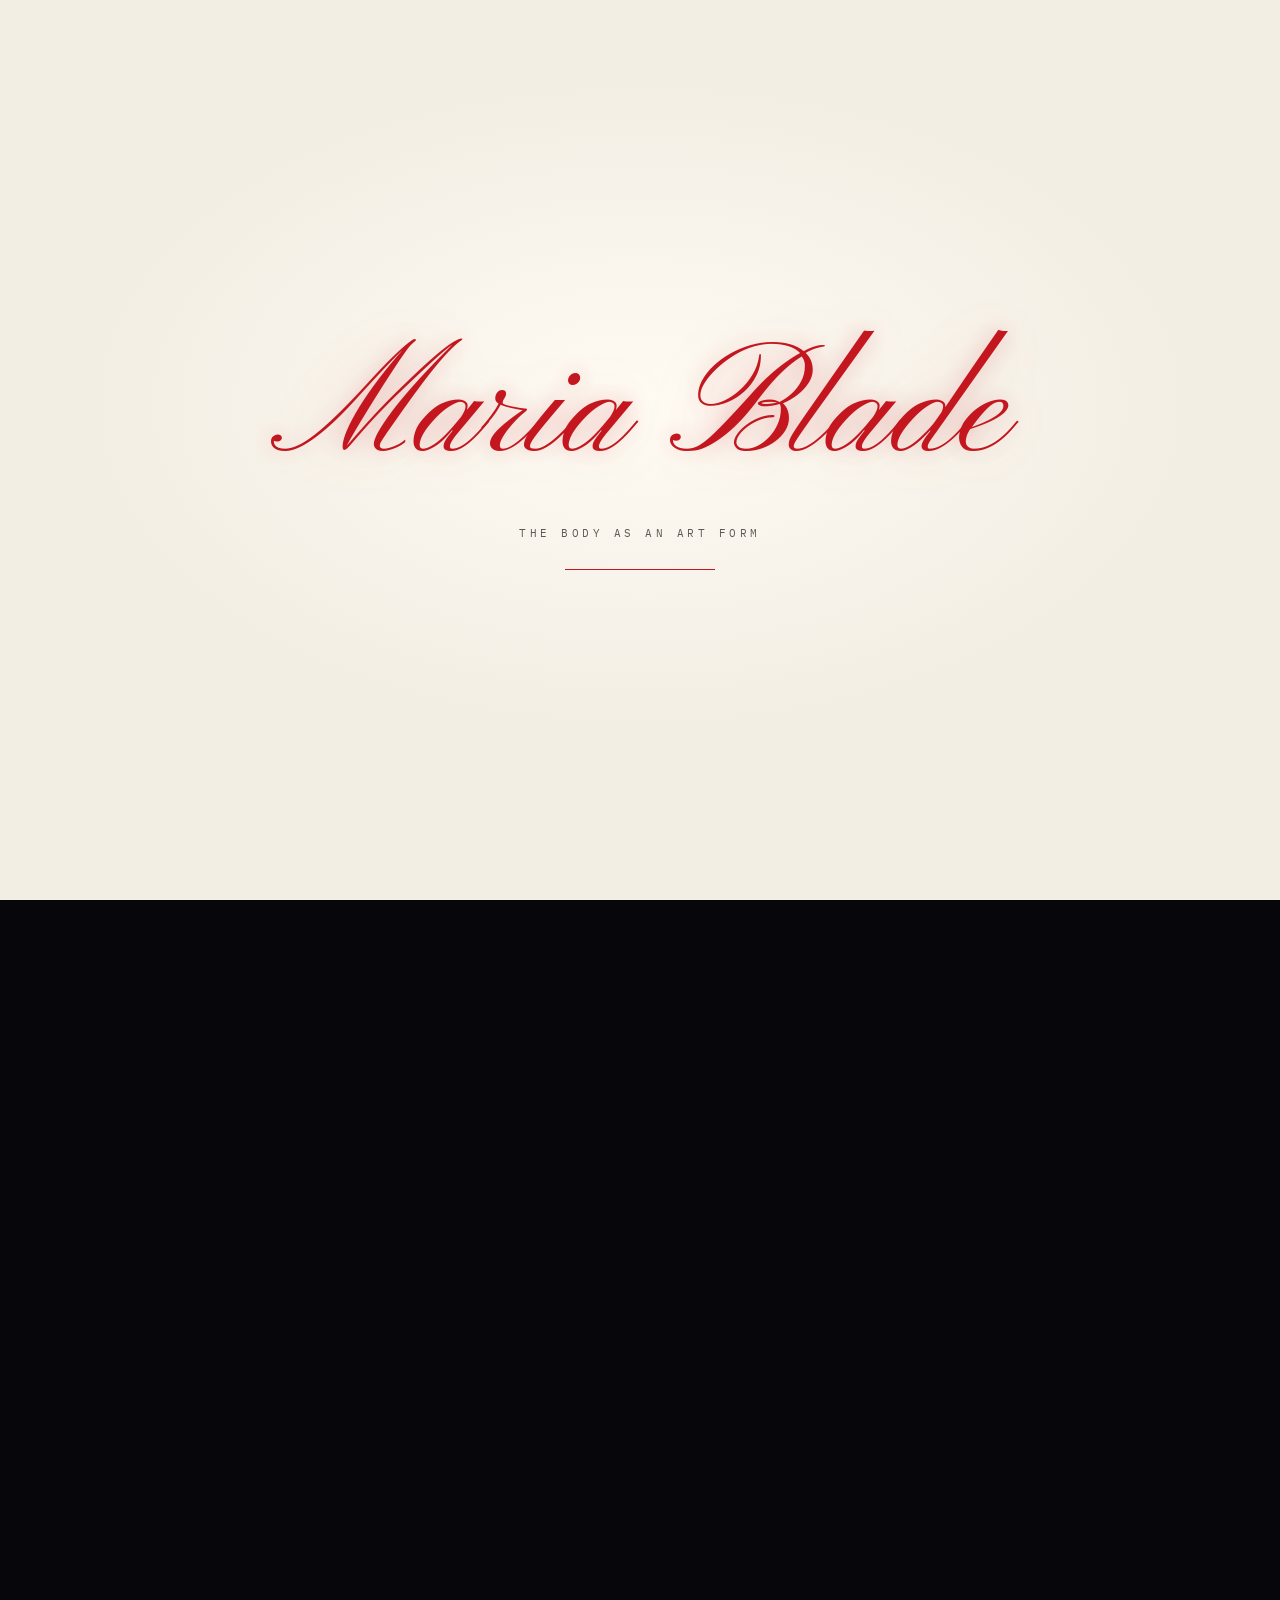
==== commit 4d450024: "Wire the static site to real Supabase: Auth, Postgres (RLS), Storage, admin MFA Replaces the whole l" ====
--- a/en/index.html
+++ b/en/index.html
@@ -410,6 +410,6 @@
 <dialog class="dlg" id="adm"><div class="card sheet dk"><button class="x-btn" type="button" data-a="close" aria-label="×"><svg viewBox="0 0 24 24" fill="none" stroke="currentColor" stroke-width="1.6" aria-hidden="true"><path d="M6 6l12 12M18 6L6 18"/></svg></button><header class="sheet-head" id="admHead"></header><nav class="tabs" id="admTabs" role="tablist"></nav><div class="pane" id="admPane"></div></div></dialog>
 <div class="toast" id="toast" role="status" aria-live="polite" hidden></div>
 
-<script src="/assets/js/app.js"></script>
+<script type="module" src="/assets/js/app.js"></script>
 </body>
 </html>
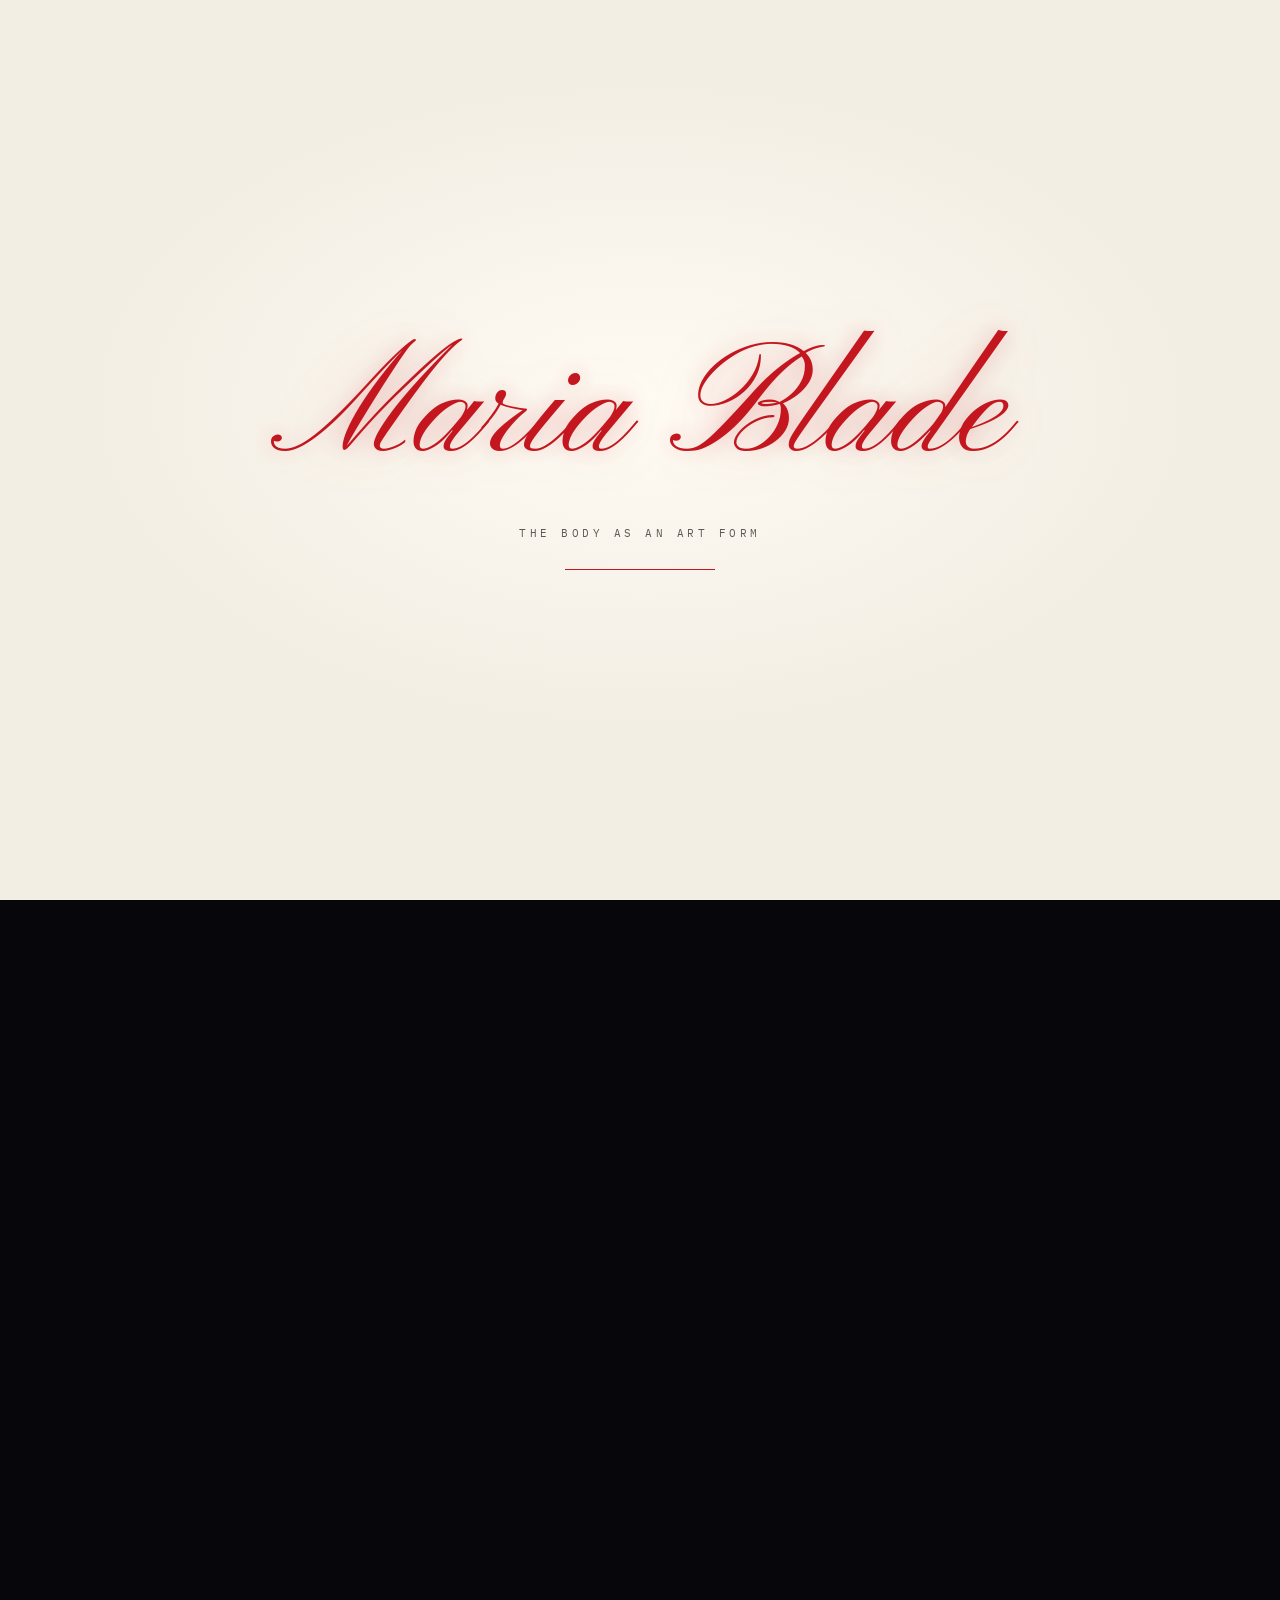
==== commit cac50187: "Remove the Trips subsection and the CHERNAMARS/MADDER art chapter Two content removals requested dir" ====
--- a/en/index.html
+++ b/en/index.html
@@ -42,7 +42,6 @@
         <li><a href="#booking">Booking</a></li>
         <li><a href="#materials">Materials</a></li>
         <li><a href="#training">Experience</a></li>
-        <li><a href="#art">Art</a></li>
       </ul>
     </nav>
     <div class="nav-right">
@@ -223,8 +222,8 @@
             <div class="frame v916 vid">
               <div class="ph"><span class="mono">Video</span><span class="mono file">dance-heels.mp4</span></div>
               <video muted loop playsinline preload="metadata" class="tint" poster="/assets/images/dance-heels-poster.jpg" aria-label="Maria dancing High Heels in a hall with arched windows">
+                <source src="/assets/video/dance-heels.webm" type="video/webm">
                 <source src="/assets/video/dance-heels.mp4" type="video/mp4">
-                <source src="/assets/video/dance-heels.webm" type="video/webm">
               </video>
               <div class="vid-ui"><button type="button" class="vbtn" data-act="play" aria-label="Pause"><svg class="i-a" viewBox="0 0 24 24" aria-hidden="true"><path fill="currentColor" d="M8 5.5v13l10.5-6.5z"/></svg><svg class="i-b" viewBox="0 0 24 24" aria-hidden="true"><path fill="currentColor" d="M7 5h3.5v14H7zM13.5 5H17v14h-3.5z"/></svg></button><button type="button" class="vbtn" data-act="sound" aria-label="Turn sound on"><svg class="i-a" viewBox="0 0 24 24" fill="none" stroke="currentColor" stroke-width="1.8" stroke-linecap="round" aria-hidden="true"><path d="M4 9.5v5h3.5L12 18V6L7.5 9.5z" fill="currentColor" stroke="none"/><path d="M16 9.5l4.5 5M20.5 9.5l-4.5 5"/></svg><svg class="i-b" viewBox="0 0 24 24" fill="none" stroke="currentColor" stroke-width="1.8" stroke-linecap="round" aria-hidden="true"><path d="M4 9.5v5h3.5L12 18V6L7.5 9.5z" fill="currentColor" stroke="none"/><path d="M15.5 9a4 4 0 010 6M18 6.5a7.5 7.5 0 010 11"/></svg></button></div>
             </div>
@@ -241,15 +240,6 @@
           <figure class="frame p3"><img src="/assets/images/camp-03.jpg" alt="" loading="lazy"><div class="ph"><span class="mono">Photo</span><span class="mono file">camp-03.jpg</span></div></figure>
         </div>
       </div>
-
-      <div class="group">
-        <div class="g-head"><span class="mono" style="opacity:.7">03</span><h3>Trips</h3><p>Study trips and training.</p></div>
-        <div class="g-body photos">
-          <figure class="frame p2"><img src="/assets/images/trip-01.jpg" alt="" loading="lazy"><div class="ph"><span class="mono">Photo</span><span class="mono file">trip-01.jpg</span></div></figure>
-          <figure class="frame p1"><img src="/assets/images/trip-02.jpg" alt="" loading="lazy"><div class="ph"><span class="mono">Photo</span><span class="mono file">trip-02.jpg</span></div></figure>
-          <figure class="frame p3"><img src="/assets/images/trip-03.jpg" alt="" loading="lazy"><div class="ph"><span class="mono">Photo</span><span class="mono file">trip-03.jpg</span></div></figure>
-        </div>
-      </div>
     </div>
   </section>
 
@@ -267,8 +257,8 @@
               <div class="pol-photo frame vid">
                 <div class="ph"><span class="mono">Video</span><span class="mono file">hero.mp4</span></div>
                 <video muted loop playsinline preload="metadata" poster="/assets/images/hero-poster.jpg" aria-label="Maria dancing floor work on a dark stage in red light">
+                  <source src="/assets/video/hero.webm" type="video/webm">
                   <source src="/assets/video/hero.mp4" type="video/mp4">
-                  <source src="/assets/video/hero.webm" type="video/webm">
                 </video>
                 <div class="vid-ui"><button type="button" class="vbtn" data-act="play" aria-label="Pause"><svg class="i-a" viewBox="0 0 24 24" aria-hidden="true"><path fill="currentColor" d="M8 5.5v13l10.5-6.5z"/></svg><svg class="i-b" viewBox="0 0 24 24" aria-hidden="true"><path fill="currentColor" d="M7 5h3.5v14H7zM13.5 5H17v14h-3.5z"/></svg></button><button type="button" class="vbtn" data-act="sound" aria-label="Turn sound on"><svg class="i-a" viewBox="0 0 24 24" fill="none" stroke="currentColor" stroke-width="1.8" stroke-linecap="round" aria-hidden="true"><path d="M4 9.5v5h3.5L12 18V6L7.5 9.5z" fill="currentColor" stroke="none"/><path d="M16 9.5l4.5 5M20.5 9.5l-4.5 5"/></svg><svg class="i-b" viewBox="0 0 24 24" fill="none" stroke="currentColor" stroke-width="1.8" stroke-linecap="round" aria-hidden="true"><path d="M4 9.5v5h3.5L12 18V6L7.5 9.5z" fill="currentColor" stroke="none"/><path d="M15.5 9a4 4 0 010 6M18 6.5a7.5 7.5 0 010 11"/></svg></button></div>
               </div>
@@ -281,8 +271,8 @@
               <div class="pol-photo frame vid">
                 <div class="ph"><span class="mono">Video</span><span class="mono file">tell-me.mp4</span></div>
                 <video muted loop playsinline preload="none" class="tint" poster="/assets/images/tell-me-poster.jpg" aria-label="A trio dancing Yaroslava's choreography in a warmly lit studio">
+                  <source src="/assets/video/tell-me.webm" type="video/webm">
                   <source src="/assets/video/tell-me.mp4" type="video/mp4">
-                  <source src="/assets/video/tell-me.webm" type="video/webm">
                 </video>
                 <div class="vid-ui"><button type="button" class="vbtn" data-act="play" aria-label="Pause"><svg class="i-a" viewBox="0 0 24 24" aria-hidden="true"><path fill="currentColor" d="M8 5.5v13l10.5-6.5z"/></svg><svg class="i-b" viewBox="0 0 24 24" aria-hidden="true"><path fill="currentColor" d="M7 5h3.5v14H7zM13.5 5H17v14h-3.5z"/></svg></button><button type="button" class="vbtn" data-act="sound" aria-label="Turn sound on"><svg class="i-a" viewBox="0 0 24 24" fill="none" stroke="currentColor" stroke-width="1.8" stroke-linecap="round" aria-hidden="true"><path d="M4 9.5v5h3.5L12 18V6L7.5 9.5z" fill="currentColor" stroke="none"/><path d="M16 9.5l4.5 5M20.5 9.5l-4.5 5"/></svg><svg class="i-b" viewBox="0 0 24 24" fill="none" stroke="currentColor" stroke-width="1.8" stroke-linecap="round" aria-hidden="true"><path d="M4 9.5v5h3.5L12 18V6L7.5 9.5z" fill="currentColor" stroke="none"/><path d="M15.5 9a4 4 0 010 6M18 6.5a7.5 7.5 0 010 11"/></svg></button></div>
               </div>
@@ -295,8 +285,8 @@
               <div class="pol-photo frame vid">
                 <div class="ph"><span class="mono">Video</span><span class="mono file">would-you-mind.mp4</span></div>
                 <video muted loop playsinline preload="none" poster="/assets/images/would-you-mind-poster.jpg" aria-label="Yaroslava's choreography on a dark stage in red light">
+                  <source src="/assets/video/would-you-mind.webm" type="video/webm">
                   <source src="/assets/video/would-you-mind.mp4" type="video/mp4">
-                  <source src="/assets/video/would-you-mind.webm" type="video/webm">
                 </video>
                 <div class="vid-ui"><button type="button" class="vbtn" data-act="play" aria-label="Pause"><svg class="i-a" viewBox="0 0 24 24" aria-hidden="true"><path fill="currentColor" d="M8 5.5v13l10.5-6.5z"/></svg><svg class="i-b" viewBox="0 0 24 24" aria-hidden="true"><path fill="currentColor" d="M7 5h3.5v14H7zM13.5 5H17v14h-3.5z"/></svg></button><button type="button" class="vbtn" data-act="sound" aria-label="Turn sound on"><svg class="i-a" viewBox="0 0 24 24" fill="none" stroke="currentColor" stroke-width="1.8" stroke-linecap="round" aria-hidden="true"><path d="M4 9.5v5h3.5L12 18V6L7.5 9.5z" fill="currentColor" stroke="none"/><path d="M16 9.5l4.5 5M20.5 9.5l-4.5 5"/></svg><svg class="i-b" viewBox="0 0 24 24" fill="none" stroke="currentColor" stroke-width="1.8" stroke-linecap="round" aria-hidden="true"><path d="M4 9.5v5h3.5L12 18V6L7.5 9.5z" fill="currentColor" stroke="none"/><path d="M15.5 9a4 4 0 010 6M18 6.5a7.5 7.5 0 010 11"/></svg></button></div>
               </div>
@@ -332,55 +322,6 @@
 
   <!-- COSMOS -->
   <div class="cosmos z-cosmos">
-    <section class="art" id="art" aria-labelledby="bandTitle">
-      <div class="wrap">
-        <div class="art-card" id="artCard">
-        <button class="band" id="band" type="button" aria-expanded="false" aria-controls="artPanel">
-          <span class="band-bg" id="bandBg" aria-hidden="true"></span>
-          <span class="band-in">
-            <span class="band-txt"><span class="mono">Art · CHERNAMARS · MADDER</span>
-            <span class="band-title" id="bandTitle">A world where movement became art</span></span>
-            <span class="band-hint mono"><span id="bandHint">Open the story</span><i></i></span>
-          </span>
-        </button>
-        <div class="panel" id="artPanel">
-          <div class="panel-clip">
-            <div class="panel-in">
-              <div class="story">
-                <div class="story-text">
-                  <p class="lead-p">Maria was the muse and co-author of the CHERNAMARS art, and later co-founded the MADDER studio.</p>
-                  <p>CHERNAMARS is an artistic universe of Martian futurism. Together with the project's author, Maria imagined what that world could be: its people, their beliefs and philosophy, their art, their dances and their very way of moving. Part of this visual language lives on her body, in tattoos that each carry a unique design.</p>
-                  <p>At the MADDER studio the concept took on a body in the real world: performances, tattoos, preparing projects and systematic work to make the idea ever more tangible. Red and black, sensuality, a feeling for harmony, nature and the spiritual side of a person: Maria's taste shaped much of the character of these projects.</p>
-                  <p>This experience became her creative school: thinking in images and in systems at once, and working with concept, space and body as a single material.</p>
-                </div>
-                <ul class="thumbs" aria-label="Photos from the projects">
-                  <li><button type="button" class="thumb" data-full="/assets/images/chapter-01.jpg" data-i="0"><img src="/assets/images/chapter-01-thumb.jpg" width="480" height="714" loading="lazy" alt="Maria kneeling against red, her body covered in black and red paint, black fibres around her like wings"><span class="mono">01</span></button></li>
-                  <li><button type="button" class="thumb" data-full="/assets/images/chapter-02.jpg" data-i="1"><img src="/assets/images/chapter-02-thumb.jpg" width="480" height="640" loading="lazy" alt="Collage: Maria with her tattoos among red plants under a Martian sky with two moons"><span class="mono">02</span></button></li>
-                  <li><button type="button" class="thumb" data-full="/assets/images/chapter-03.jpg" data-i="2"><img src="/assets/images/chapter-03-thumb.jpg" width="480" height="640" loading="lazy" alt="Maria in a black sculptural mask with thorns against red, the MADDER logo above her"><span class="mono">03</span></button></li>
-                </ul>
-                <div class="grew">
-                  <span class="mono">What grew from this experience</span>
-                  <div class="genres"><span>fashion performances</span><span>staging shows</span><span>installations with the moving body</span><span>philosophical research of movement</span></div>
-                  <p>With these ideas Maria is open to creative collaborations.</p>
-                  <a class="glass" href="#booking" id="collabLink"><span>Discuss a collaboration</span><span class="arr">→</span></a>
-                </div>
-              </div>
-            </div>
-          </div>
-        </div>
-        </div>
-        <dialog class="lb" id="lb">
-          <figure><img id="lbImg" alt=""><figcaption id="lbCap"></figcaption></figure>
-          <div class="lb-ui">
-            <button type="button" class="glass sm" id="lbPrev" aria-label="Previous photo">←</button>
-            <span class="mono" id="lbNum">1 / 3</span>
-            <button type="button" class="glass sm" id="lbNext" aria-label="Next photo">→</button>
-            <button type="button" class="glass sm" id="lbClose">Close</button>
-          </div>
-        </dialog>
-      </div>
-    </section>
-
     <footer>
       <div class="wrap foot">
         <p class="foot-name">Maria Blade</p>
@@ -389,7 +330,6 @@
           <a href="#booking">Booking</a>
           <a href="#materials">Materials</a>
           <a href="#training">Experience</a>
-          <a href="#art">Art</a>
         </nav>
         <a class="glass ig-btn" href="https://www.instagram.com/maria_blade/" target="_blank" rel="noopener">
           <svg viewBox="0 0 24 24" fill="none" stroke="currentColor" stroke-width="1.6" aria-hidden="true"><rect x="3.5" y="3.5" width="17" height="17" rx="5"/><circle cx="12" cy="12" r="4"/><circle cx="17.2" cy="6.8" r=".9" fill="currentColor" stroke="none"/></svg>
--- a/assets/css/style.css
+++ b/assets/css/style.css
@@ -368,75 +368,10 @@
 .vid.failed .vid-ui{display:none}
 figcaption.cap{display:flex;justify-content:space-between;gap:12px;flex-wrap:wrap;padding-top:10px;color:var(--bone-soft)}
 
-/* ART (black cosmos at the bottom) */
+/* COSMOS: dark zone/footer wrapper (the art chapter that used to live here is gone) */
 .cosmos{position:relative;isolation:isolate}
-.art{padding-block:clamp(24px,5vh,56px) clamp(14px,2vw,24px)}
-.art .wrap{max-width:calc(880px + 96px)}
-.band{all:unset;box-sizing:border-box;position:relative;display:block;width:100%;cursor:pointer;border-radius:16px;overflow:hidden;z-index:2;
-  height:clamp(84px,9vw,108px);background-color:#1a0708;background-size:cover;background-position:50% 42%;border:1px solid rgba(255,255,255,.08)}
-.band[aria-expanded="false"]{border-radius:16px}
-.band-bg{position:absolute;inset:-14px;z-index:0;background-size:cover;background-position:50% 52%;filter:blur(3.5px) saturate(1.05);transform:scale(1.03);transition:filter .8s ease,transform 1.2s cubic-bezier(.2,.7,.1,1)}
-.band:hover .band-bg,.band:focus-visible .band-bg,.band:active .band-bg,.band[aria-expanded="true"] .band-bg{filter:blur(0) saturate(1.1);transform:scale(1.06)}
-@media (hover:none){.band:active .band-bg{transition-duration:.3s}}
-.band::before{content:"";position:absolute;inset:0;z-index:1;background:linear-gradient(90deg,rgba(7,6,10,.7) 0,rgba(7,6,10,.35) 50%,rgba(7,6,10,.45) 100%)}
-.band-in{position:absolute;inset:0;z-index:2;display:flex;align-items:center;justify-content:space-between;gap:16px;padding:0 clamp(16px,2.6vw,28px)}
-.band-txt{display:grid;gap:6px;min-width:0}
-.band .mono{font-size:9.5px}
-.band .mono{color:rgba(240,237,231,.72)}
-.band-title{font-family:var(--f-display);font-style:italic;font-weight:300;font-size:clamp(19px,2.3vw,28px);line-height:1.05;color:#FF4A52;
-  text-shadow:0 0 12px rgba(255,42,40,.65),0 0 40px rgba(255,42,40,.4),0 0 90px rgba(255,42,40,.25);animation:artGlow 7s ease-in-out infinite alternate}
-@keyframes artGlow{0%{text-shadow:0 0 10px rgba(255,42,40,.5),0 0 34px rgba(255,42,40,.32),0 0 80px rgba(255,42,40,.18)}100%{text-shadow:0 0 16px rgba(255,42,40,.75),0 0 52px rgba(255,42,40,.48),0 0 110px rgba(255,42,40,.3)}}
-.band-hint{display:inline-flex;align-items:center;gap:8px;flex:none}
-@media (max-width:520px){.band-hint span{display:none}}
-.band-hint i{display:inline-block;width:8px;height:8px;border-right:1px solid currentColor;border-bottom:1px solid currentColor;transform:rotate(45deg) translateY(-3px);transition:transform .4s}
-.band[aria-expanded="true"] .band-hint i{transform:rotate(-135deg) translateY(-3px)}
-.band:hover .band-title{color:#FF6A70}
-.band:focus-visible{outline:2px solid #FF4A52;outline-offset:4px}
-/* the opened block glows red in the black */
-.art-card{border-radius:16px;transition:box-shadow 1s ease}
-.art-card.open{box-shadow:0 0 0 1px rgba(255,70,70,.22),0 0 36px rgba(214,24,34,.34),0 0 110px rgba(214,24,34,.18);animation:cardGlow 6s ease-in-out 1s infinite alternate}
-@keyframes cardGlow{to{box-shadow:0 0 0 1px rgba(255,70,70,.3),0 0 48px rgba(214,24,34,.44),0 0 140px rgba(214,24,34,.24)}}
-/* the black panel slides out from under the rounded banner */
-.panel{position:relative;z-index:1;display:grid;grid-template-rows:0fr;margin-top:0;transition:grid-template-rows .9s cubic-bezier(.3,.7,.1,1),margin-top .9s cubic-bezier(.3,.7,.1,1)}
-.panel.open{margin-top:-16px}
-.panel.open{grid-template-rows:1fr}
-.panel-clip{overflow:hidden;min-height:0;border-radius:0 0 16px 16px}
-.panel-in{position:relative;isolation:isolate;background:#000 url("/assets/images/cosmos.jpg") center/cover;
-  padding:calc(clamp(22px,3vw,34px) + 16px) clamp(16px,2.6vw,28px) clamp(22px,3vw,32px)}
-.story{display:grid;grid-template-columns:repeat(12,minmax(0,1fr));gap:24px;color:var(--bone)}
-.story-text{grid-column:1/-1;display:grid;gap:12px}
-.story-text .lead-p{margin:0;font-family:var(--f-display);font-size:clamp(19px,1.9vw,24px);line-height:1.22}
-.story-text p{margin:0;color:var(--bone-soft);max-width:64ch;font-size:14.5px;line-height:1.62}
-.thumbs{grid-column:1/-1;list-style:none;margin:20px 0 0;padding:0;display:grid;grid-template-columns:repeat(3,minmax(0,1fr));gap:10px;max-width:420px;align-items:start}
-.thumbs li:nth-child(2){margin-top:14px}.thumbs li:nth-child(3){margin-top:5px}
-.thumb{all:unset;box-sizing:border-box;position:relative;display:block;width:100%;aspect-ratio:3/4;border-radius:10px;overflow:hidden;cursor:zoom-in;border:1px solid var(--bone-line);background:#120707;
-  box-shadow:0 12px 30px rgba(0,0,0,.35);transition:transform .35s cubic-bezier(.2,.7,.1,1),box-shadow .35s,border-color .35s}
-.thumb img{width:100%;height:100%;object-fit:cover;display:block;filter:saturate(.9) brightness(.9);transition:transform .8s cubic-bezier(.2,.7,.1,1),filter .5s}
-.thumb .mono{position:absolute;left:10px;bottom:8px;font-size:10px;color:rgba(240,237,231,.8);text-shadow:0 1px 6px rgba(0,0,0,.6)}
-.thumb:hover,.thumb:focus-visible{transform:translateY(-3px);border-color:rgba(255,74,82,.45);box-shadow:0 16px 36px rgba(0,0,0,.45),0 0 24px rgba(195,22,31,.25)}
-.thumb:hover img,.thumb:focus-visible img{transform:scale(1.05);filter:none}
-.thumb:focus-visible{outline:2px solid #FF4A52;outline-offset:3px}
-.lb{border:none;padding:0;background:transparent;color:var(--bone);max-width:min(92vw,980px);max-height:94vh;overflow:visible}
-.lb::backdrop{background:rgba(5,3,4,.84);-webkit-backdrop-filter:blur(10px);backdrop-filter:blur(10px)}
-.lb[open]{display:grid;gap:14px;justify-items:center;animation:lbIn .35s ease}
+/* kept: still used by .join-info and .toast.show */
 @keyframes lbIn{from{opacity:0;transform:scale(.97)}to{opacity:1;transform:none}}
-.lb figure{display:grid;gap:10px;justify-items:center}
-.lb img{display:block;max-width:100%;max-height:78vh;width:auto;height:auto;border-radius:16px;box-shadow:0 30px 80px rgba(0,0,0,.6)}
-.lb figcaption{font-size:13.5px;color:var(--bone-soft);max-width:60ch;text-align:center}
-.lb-ui{display:flex;gap:10px;align-items:center;flex-wrap:wrap;justify-content:center}
-.lb-ui .mono{color:var(--ash);min-width:52px;text-align:center}
-.grew{grid-column:1/-1;display:grid;gap:12px;margin-top:26px;padding-top:18px;border-top:1px solid rgba(240,237,231,.08)}
-.grew .mono{color:var(--ash)}
-.genres{display:flex;flex-wrap:wrap;gap:4px 16px}
-.genres span{font-family:var(--f-display);font-style:italic;font-size:18px;color:rgba(240,237,231,.78)}
-.genres span::after{content:"/";margin-left:16px;color:#E2454D;font-style:normal}
-.genres span:last-child::after{content:""}
-.grew p{margin:0;color:var(--bone-soft);max-width:60ch;font-size:14px}
-.grew .glass{justify-self:start}
-@media (max-width:899px){
-  .thumbs{max-width:none}
-}
-
 
 /* while a window is open, the page underneath does not scroll */
 html.modal-open,html.modal-open body{overflow:hidden;overscroll-behavior:none}
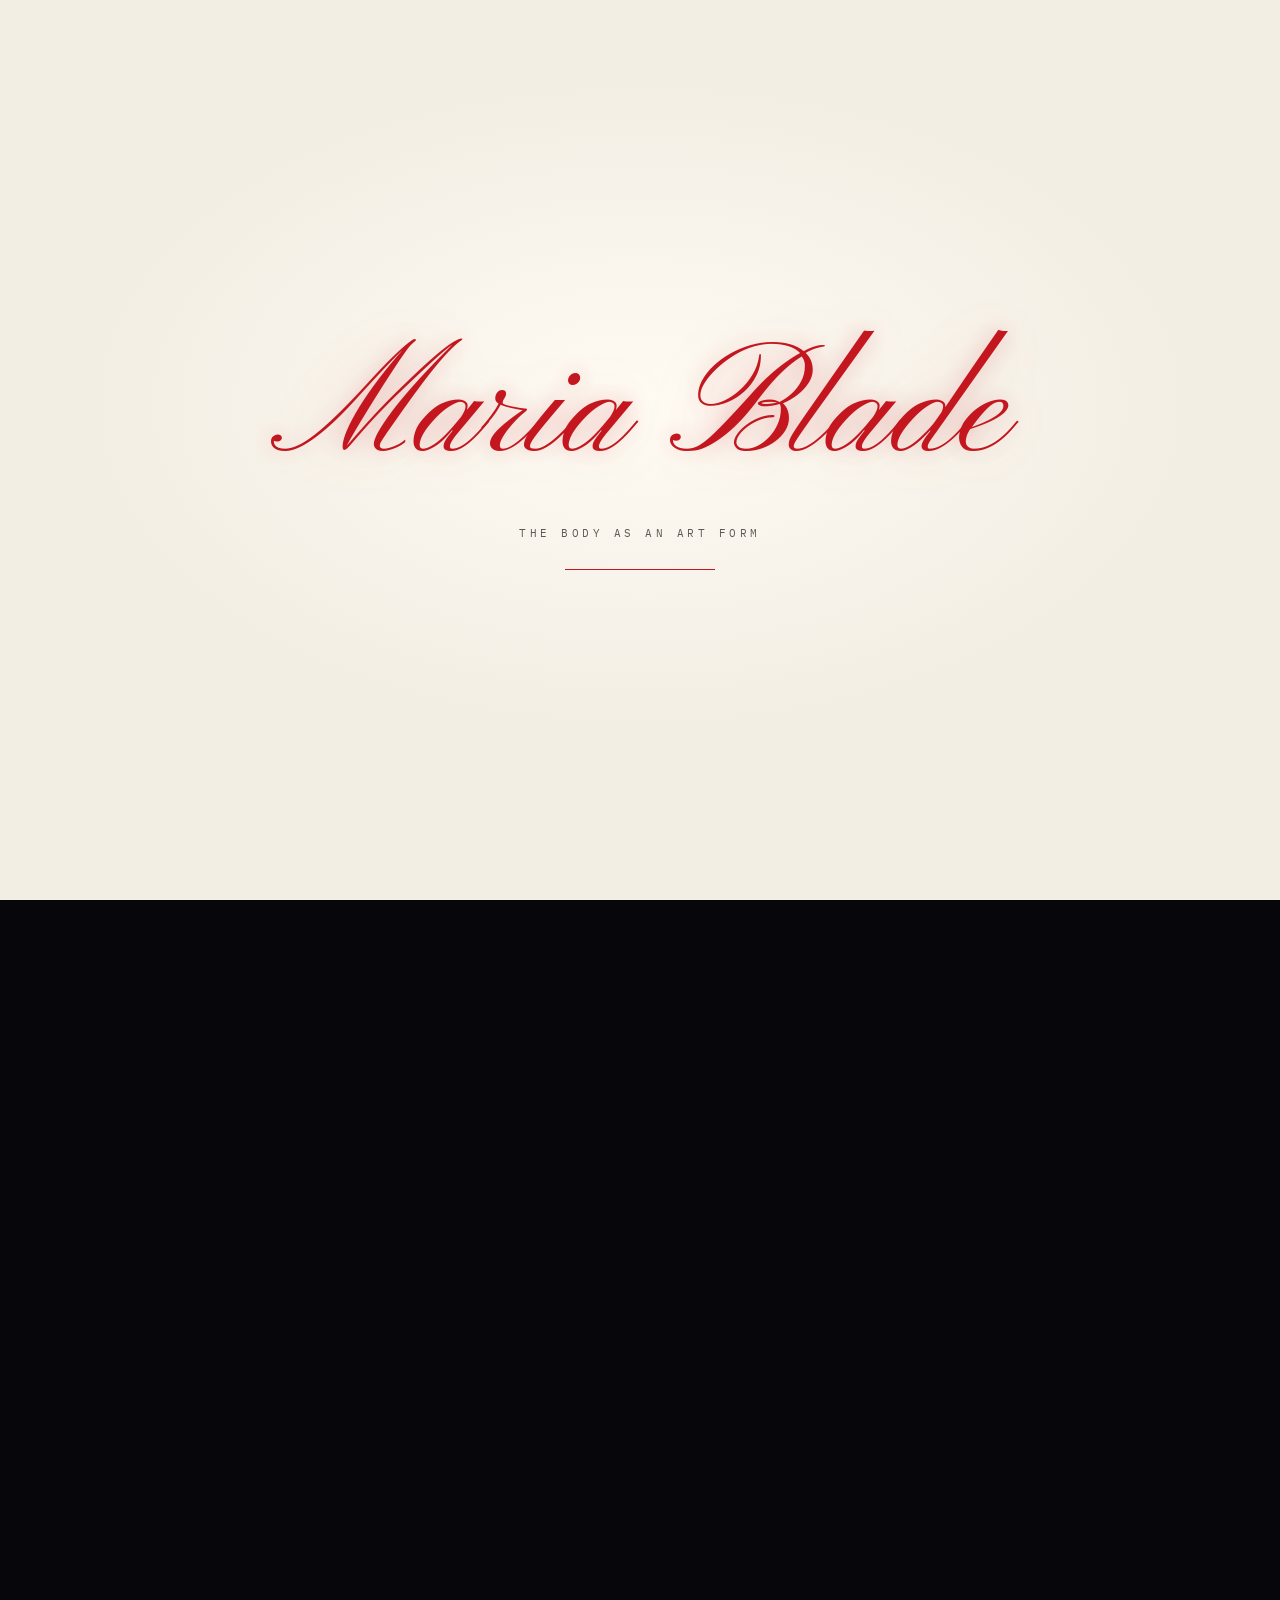
==== commit 73aed101: "Add a small "Made by Chernamars" credit line to the footer Co-Authored-By: Claude Sonnet 5 <noreply@" ====
--- a/en/index.html
+++ b/en/index.html
@@ -225,7 +225,7 @@
                 <source src="/assets/video/dance-heels.webm" type="video/webm">
                 <source src="/assets/video/dance-heels.mp4" type="video/mp4">
               </video>
-              <div class="vid-ui"><button type="button" class="vbtn" data-act="play" aria-label="Pause"><svg class="i-a" viewBox="0 0 24 24" aria-hidden="true"><path fill="currentColor" d="M8 5.5v13l10.5-6.5z"/></svg><svg class="i-b" viewBox="0 0 24 24" aria-hidden="true"><path fill="currentColor" d="M7 5h3.5v14H7zM13.5 5H17v14h-3.5z"/></svg></button><button type="button" class="vbtn" data-act="sound" aria-label="Turn sound on"><svg class="i-a" viewBox="0 0 24 24" fill="none" stroke="currentColor" stroke-width="1.8" stroke-linecap="round" aria-hidden="true"><path d="M4 9.5v5h3.5L12 18V6L7.5 9.5z" fill="currentColor" stroke="none"/><path d="M16 9.5l4.5 5M20.5 9.5l-4.5 5"/></svg><svg class="i-b" viewBox="0 0 24 24" fill="none" stroke="currentColor" stroke-width="1.8" stroke-linecap="round" aria-hidden="true"><path d="M4 9.5v5h3.5L12 18V6L7.5 9.5z" fill="currentColor" stroke="none"/><path d="M15.5 9a4 4 0 010 6M18 6.5a7.5 7.5 0 010 11"/></svg></button></div>
+              <div class="vid-ui"><button type="button" class="vbtn" data-act="play" aria-label="Pause"><svg class="i-a" viewBox="0 0 24 24" aria-hidden="true"><path fill="currentColor" d="M8 5.5v13l10.5-6.5z"/></svg><svg class="i-b" viewBox="0 0 24 24" aria-hidden="true"><path fill="currentColor" d="M7 5h3.5v14H7zM13.5 5H17v14h-3.5z"/></svg></button><button type="button" class="vbtn" data-act="sound" aria-label="Turn sound on"><svg class="i-a" viewBox="0 0 24 24" fill="none" stroke="currentColor" stroke-width="1.8" stroke-linecap="round" aria-hidden="true"><path d="M4 9.5v5h3.5L12 18V6L7.5 9.5z" fill="currentColor" stroke="none"/><path d="M16 9.5l4.5 5M20.5 9.5l-4.5 5"/></svg><svg class="i-b" viewBox="0 0 24 24" fill="none" stroke="currentColor" stroke-width="1.8" stroke-linecap="round" aria-hidden="true"><path d="M4 9.5v5h3.5L12 18V6L7.5 9.5z" fill="currentColor" stroke="none"/><path d="M15.5 9a4 4 0 010 6M18 6.5a7.5 7.5 0 010 11"/></svg></button><button type="button" class="vbtn" data-act="expand" aria-label="Enlarge"><svg viewBox="0 0 24 24" fill="none" stroke="currentColor" stroke-width="1.8" stroke-linecap="round" stroke-linejoin="round" aria-hidden="true"><path d="M8 4H4v4M16 4h4v4M4 16v4h4M20 16v4h-4"/></svg></button></div>
             </div>
             <figcaption class="cap"><span class="mono">Maria Blade · High Heels</span></figcaption>
           </figure>
@@ -260,7 +260,7 @@
                   <source src="/assets/video/hero.webm" type="video/webm">
                   <source src="/assets/video/hero.mp4" type="video/mp4">
                 </video>
-                <div class="vid-ui"><button type="button" class="vbtn" data-act="play" aria-label="Pause"><svg class="i-a" viewBox="0 0 24 24" aria-hidden="true"><path fill="currentColor" d="M8 5.5v13l10.5-6.5z"/></svg><svg class="i-b" viewBox="0 0 24 24" aria-hidden="true"><path fill="currentColor" d="M7 5h3.5v14H7zM13.5 5H17v14h-3.5z"/></svg></button><button type="button" class="vbtn" data-act="sound" aria-label="Turn sound on"><svg class="i-a" viewBox="0 0 24 24" fill="none" stroke="currentColor" stroke-width="1.8" stroke-linecap="round" aria-hidden="true"><path d="M4 9.5v5h3.5L12 18V6L7.5 9.5z" fill="currentColor" stroke="none"/><path d="M16 9.5l4.5 5M20.5 9.5l-4.5 5"/></svg><svg class="i-b" viewBox="0 0 24 24" fill="none" stroke="currentColor" stroke-width="1.8" stroke-linecap="round" aria-hidden="true"><path d="M4 9.5v5h3.5L12 18V6L7.5 9.5z" fill="currentColor" stroke="none"/><path d="M15.5 9a4 4 0 010 6M18 6.5a7.5 7.5 0 010 11"/></svg></button></div>
+                <div class="vid-ui"><button type="button" class="vbtn" data-act="play" aria-label="Pause"><svg class="i-a" viewBox="0 0 24 24" aria-hidden="true"><path fill="currentColor" d="M8 5.5v13l10.5-6.5z"/></svg><svg class="i-b" viewBox="0 0 24 24" aria-hidden="true"><path fill="currentColor" d="M7 5h3.5v14H7zM13.5 5H17v14h-3.5z"/></svg></button><button type="button" class="vbtn" data-act="sound" aria-label="Turn sound on"><svg class="i-a" viewBox="0 0 24 24" fill="none" stroke="currentColor" stroke-width="1.8" stroke-linecap="round" aria-hidden="true"><path d="M4 9.5v5h3.5L12 18V6L7.5 9.5z" fill="currentColor" stroke="none"/><path d="M16 9.5l4.5 5M20.5 9.5l-4.5 5"/></svg><svg class="i-b" viewBox="0 0 24 24" fill="none" stroke="currentColor" stroke-width="1.8" stroke-linecap="round" aria-hidden="true"><path d="M4 9.5v5h3.5L12 18V6L7.5 9.5z" fill="currentColor" stroke="none"/><path d="M15.5 9a4 4 0 010 6M18 6.5a7.5 7.5 0 010 11"/></svg></button><button type="button" class="vbtn" data-act="expand" aria-label="Enlarge"><svg viewBox="0 0 24 24" fill="none" stroke="currentColor" stroke-width="1.8" stroke-linecap="round" stroke-linejoin="round" aria-hidden="true"><path d="M8 4H4v4M16 4h4v4M4 16v4h4M20 16v4h-4"/></svg></button></div>
               </div>
               <figcaption class="pol-hand">@yaroslaava</figcaption>
             </figure>
@@ -274,7 +274,7 @@
                   <source src="/assets/video/tell-me.webm" type="video/webm">
                   <source src="/assets/video/tell-me.mp4" type="video/mp4">
                 </video>
-                <div class="vid-ui"><button type="button" class="vbtn" data-act="play" aria-label="Pause"><svg class="i-a" viewBox="0 0 24 24" aria-hidden="true"><path fill="currentColor" d="M8 5.5v13l10.5-6.5z"/></svg><svg class="i-b" viewBox="0 0 24 24" aria-hidden="true"><path fill="currentColor" d="M7 5h3.5v14H7zM13.5 5H17v14h-3.5z"/></svg></button><button type="button" class="vbtn" data-act="sound" aria-label="Turn sound on"><svg class="i-a" viewBox="0 0 24 24" fill="none" stroke="currentColor" stroke-width="1.8" stroke-linecap="round" aria-hidden="true"><path d="M4 9.5v5h3.5L12 18V6L7.5 9.5z" fill="currentColor" stroke="none"/><path d="M16 9.5l4.5 5M20.5 9.5l-4.5 5"/></svg><svg class="i-b" viewBox="0 0 24 24" fill="none" stroke="currentColor" stroke-width="1.8" stroke-linecap="round" aria-hidden="true"><path d="M4 9.5v5h3.5L12 18V6L7.5 9.5z" fill="currentColor" stroke="none"/><path d="M15.5 9a4 4 0 010 6M18 6.5a7.5 7.5 0 010 11"/></svg></button></div>
+                <div class="vid-ui"><button type="button" class="vbtn" data-act="play" aria-label="Pause"><svg class="i-a" viewBox="0 0 24 24" aria-hidden="true"><path fill="currentColor" d="M8 5.5v13l10.5-6.5z"/></svg><svg class="i-b" viewBox="0 0 24 24" aria-hidden="true"><path fill="currentColor" d="M7 5h3.5v14H7zM13.5 5H17v14h-3.5z"/></svg></button><button type="button" class="vbtn" data-act="sound" aria-label="Turn sound on"><svg class="i-a" viewBox="0 0 24 24" fill="none" stroke="currentColor" stroke-width="1.8" stroke-linecap="round" aria-hidden="true"><path d="M4 9.5v5h3.5L12 18V6L7.5 9.5z" fill="currentColor" stroke="none"/><path d="M16 9.5l4.5 5M20.5 9.5l-4.5 5"/></svg><svg class="i-b" viewBox="0 0 24 24" fill="none" stroke="currentColor" stroke-width="1.8" stroke-linecap="round" aria-hidden="true"><path d="M4 9.5v5h3.5L12 18V6L7.5 9.5z" fill="currentColor" stroke="none"/><path d="M15.5 9a4 4 0 010 6M18 6.5a7.5 7.5 0 010 11"/></svg></button><button type="button" class="vbtn" data-act="expand" aria-label="Enlarge"><svg viewBox="0 0 24 24" fill="none" stroke="currentColor" stroke-width="1.8" stroke-linecap="round" stroke-linejoin="round" aria-hidden="true"><path d="M8 4H4v4M16 4h4v4M4 16v4h4M20 16v4h-4"/></svg></button></div>
               </div>
               <figcaption class="pol-hand">@yaroslaava</figcaption>
             </figure>
@@ -288,7 +288,7 @@
                   <source src="/assets/video/would-you-mind.webm" type="video/webm">
                   <source src="/assets/video/would-you-mind.mp4" type="video/mp4">
                 </video>
-                <div class="vid-ui"><button type="button" class="vbtn" data-act="play" aria-label="Pause"><svg class="i-a" viewBox="0 0 24 24" aria-hidden="true"><path fill="currentColor" d="M8 5.5v13l10.5-6.5z"/></svg><svg class="i-b" viewBox="0 0 24 24" aria-hidden="true"><path fill="currentColor" d="M7 5h3.5v14H7zM13.5 5H17v14h-3.5z"/></svg></button><button type="button" class="vbtn" data-act="sound" aria-label="Turn sound on"><svg class="i-a" viewBox="0 0 24 24" fill="none" stroke="currentColor" stroke-width="1.8" stroke-linecap="round" aria-hidden="true"><path d="M4 9.5v5h3.5L12 18V6L7.5 9.5z" fill="currentColor" stroke="none"/><path d="M16 9.5l4.5 5M20.5 9.5l-4.5 5"/></svg><svg class="i-b" viewBox="0 0 24 24" fill="none" stroke="currentColor" stroke-width="1.8" stroke-linecap="round" aria-hidden="true"><path d="M4 9.5v5h3.5L12 18V6L7.5 9.5z" fill="currentColor" stroke="none"/><path d="M15.5 9a4 4 0 010 6M18 6.5a7.5 7.5 0 010 11"/></svg></button></div>
+                <div class="vid-ui"><button type="button" class="vbtn" data-act="play" aria-label="Pause"><svg class="i-a" viewBox="0 0 24 24" aria-hidden="true"><path fill="currentColor" d="M8 5.5v13l10.5-6.5z"/></svg><svg class="i-b" viewBox="0 0 24 24" aria-hidden="true"><path fill="currentColor" d="M7 5h3.5v14H7zM13.5 5H17v14h-3.5z"/></svg></button><button type="button" class="vbtn" data-act="sound" aria-label="Turn sound on"><svg class="i-a" viewBox="0 0 24 24" fill="none" stroke="currentColor" stroke-width="1.8" stroke-linecap="round" aria-hidden="true"><path d="M4 9.5v5h3.5L12 18V6L7.5 9.5z" fill="currentColor" stroke="none"/><path d="M16 9.5l4.5 5M20.5 9.5l-4.5 5"/></svg><svg class="i-b" viewBox="0 0 24 24" fill="none" stroke="currentColor" stroke-width="1.8" stroke-linecap="round" aria-hidden="true"><path d="M4 9.5v5h3.5L12 18V6L7.5 9.5z" fill="currentColor" stroke="none"/><path d="M15.5 9a4 4 0 010 6M18 6.5a7.5 7.5 0 010 11"/></svg></button><button type="button" class="vbtn" data-act="expand" aria-label="Enlarge"><svg viewBox="0 0 24 24" fill="none" stroke="currentColor" stroke-width="1.8" stroke-linecap="round" stroke-linejoin="round" aria-hidden="true"><path d="M8 4H4v4M16 4h4v4M4 16v4h4M20 16v4h-4"/></svg></button></div>
               </div>
               <figcaption class="pol-hand">@yaroslaava</figcaption>
             </figure>
@@ -339,7 +339,10 @@
           <span>© <span id="year">2026</span> Maria Blade</span><span aria-hidden="true">·</span>
           <span role="group" aria-label="Language"><a class="foot-lang" href="/uk/" aria-current="false">UA</a><a class="foot-lang" href="/en/" aria-current="true">EN</a></span>
         </div>
-        <p class="proto">Maria Blade. All rights to texts, photos and videos belong to the author.</p>
+        <div class="foot-credits">
+          <p class="proto">Maria Blade. All rights to texts, photos and videos belong to the author.</p>
+          <p class="proto made-by">Made by Chernamars</p>
+        </div>
       </div>
     </footer>
   </div>
@@ -348,6 +351,9 @@
 <dialog class="dlg" id="acct" aria-labelledby="acctTitle"><div class="card mini dk"><button class="x-btn" type="button" data-a="close" aria-label="×"><svg viewBox="0 0 24 24" fill="none" stroke="currentColor" stroke-width="1.6" aria-hidden="true"><path d="M6 6l12 12M18 6L6 18"/></svg></button><div id="acctBody"></div></div></dialog>
 <dialog class="dlg" id="prof"><div class="card sheet prof-sheet dk"><button class="x-btn" type="button" data-a="close" aria-label="×"><svg viewBox="0 0 24 24" fill="none" stroke="currentColor" stroke-width="1.6" aria-hidden="true"><path d="M6 6l12 12M18 6L6 18"/></svg></button><aside class="side" id="profSide"></aside><section class="main"><header class="main-head" id="profTitle"></header><div class="pane" id="profPane"></div></section></div></dialog>
 <dialog class="dlg" id="adm"><div class="card sheet dk"><button class="x-btn" type="button" data-a="close" aria-label="×"><svg viewBox="0 0 24 24" fill="none" stroke="currentColor" stroke-width="1.6" aria-hidden="true"><path d="M6 6l12 12M18 6L6 18"/></svg></button><header class="sheet-head" id="admHead"></header><nav class="tabs" id="admTabs" role="tablist"></nav><div class="pane" id="admPane"></div></div></dialog>
+<dialog class="dlg" id="vidLb">
+<div class="card vidlb"><button class="x-btn" type="button" data-a="close" aria-label="×"><svg viewBox="0 0 24 24" fill="none" stroke="currentColor" stroke-width="1.6" aria-hidden="true"><path d="M6 6l12 12M18 6L6 18"/></svg></button><div id="vidLbStage" class="vidlb-stage"></div></div>
+</dialog>
 <div class="toast" id="toast" role="status" aria-live="polite" hidden></div>
 
 <script type="module" src="/assets/js/app.js"></script>
--- a/assets/css/style.css
+++ b/assets/css/style.css
@@ -466,6 +466,12 @@
 .dk{color-scheme:dark}
 .mini{width:min(420px,calc(100vw - 32px));padding:28px 26px 24px;display:grid;gap:16px}
 .sheet{width:min(1000px,calc(100vw - 24px));height:min(86vh,820px);display:grid;grid-template-rows:auto auto 1fr;overflow:hidden}
+/* video lightbox: the clicked <video> is moved in here as-is, no new source is ever fetched */
+.vidlb{background:transparent;border:none;box-shadow:none;padding:0;width:auto;max-width:92vw}
+.vidlb .x-btn{top:-40px;right:-6px;background:rgba(20,18,19,.7)}
+.vidlb-stage{display:flex}
+.vidlb-stage video{display:block;max-width:92vw;max-height:88vh;width:auto;height:auto;border-radius:16px;box-shadow:0 30px 80px rgba(0,0,0,.6)}
+@media (max-width:640px){.vidlb .x-btn{top:-44px;right:0}}
 .sheet-head{display:flex;gap:16px;align-items:center;padding:22px 64px 16px 26px}
 .x-btn{all:unset;box-sizing:border-box;position:absolute;top:14px;right:14px;z-index:2;width:34px;height:34px;border-radius:50%;display:grid;place-items:center;cursor:pointer;
   color:rgba(240,237,231,.7);background:rgba(255,255,255,.05);box-shadow:inset 0 0 0 1px rgba(255,255,255,.08);transition:background .2s,color .2s}
@@ -532,6 +538,7 @@
 .mat p{margin:12px 0 0;color:var(--bone-soft);font-size:14.5px;line-height:1.65}
 .mat-media{position:relative;border-radius:14px;overflow:hidden;user-select:none;-webkit-user-select:none}
 .mat-media img{display:block;width:100%;pointer-events:none}
+.mat-media video{display:block;width:100%}
 .wm{position:absolute;inset:0;display:grid;place-items:center;pointer-events:none;font-family:var(--f-mono);font-size:12px;letter-spacing:.24em;text-transform:uppercase;color:rgba(255,255,255,.16);transform:rotate(-22deg)}
 .toast{position:fixed;left:50%;bottom:calc(24px + env(safe-area-inset-bottom,0px));z-index:400;transform:translateX(-50%);max-width:min(440px,calc(100vw - 32px));padding:12px 18px;border-radius:14px;
   background:#1a1718;color:var(--bone);font-size:13.5px;box-shadow:0 16px 40px rgba(0,0,0,.4),0 0 0 1px rgba(255,255,255,.08)}
@@ -561,4 +568,6 @@
 .foot-lang:hover{color:var(--bone)}
 .foot-lang:focus-visible{outline:2px solid #E2454D;outline-offset:3px}
 .proto{margin:0;font-size:11.5px;color:rgba(136,132,127,.7);max-width:70ch}
+.foot-credits{display:grid;gap:4px;justify-items:center}
+.made-by{opacity:.55}
 </content>
